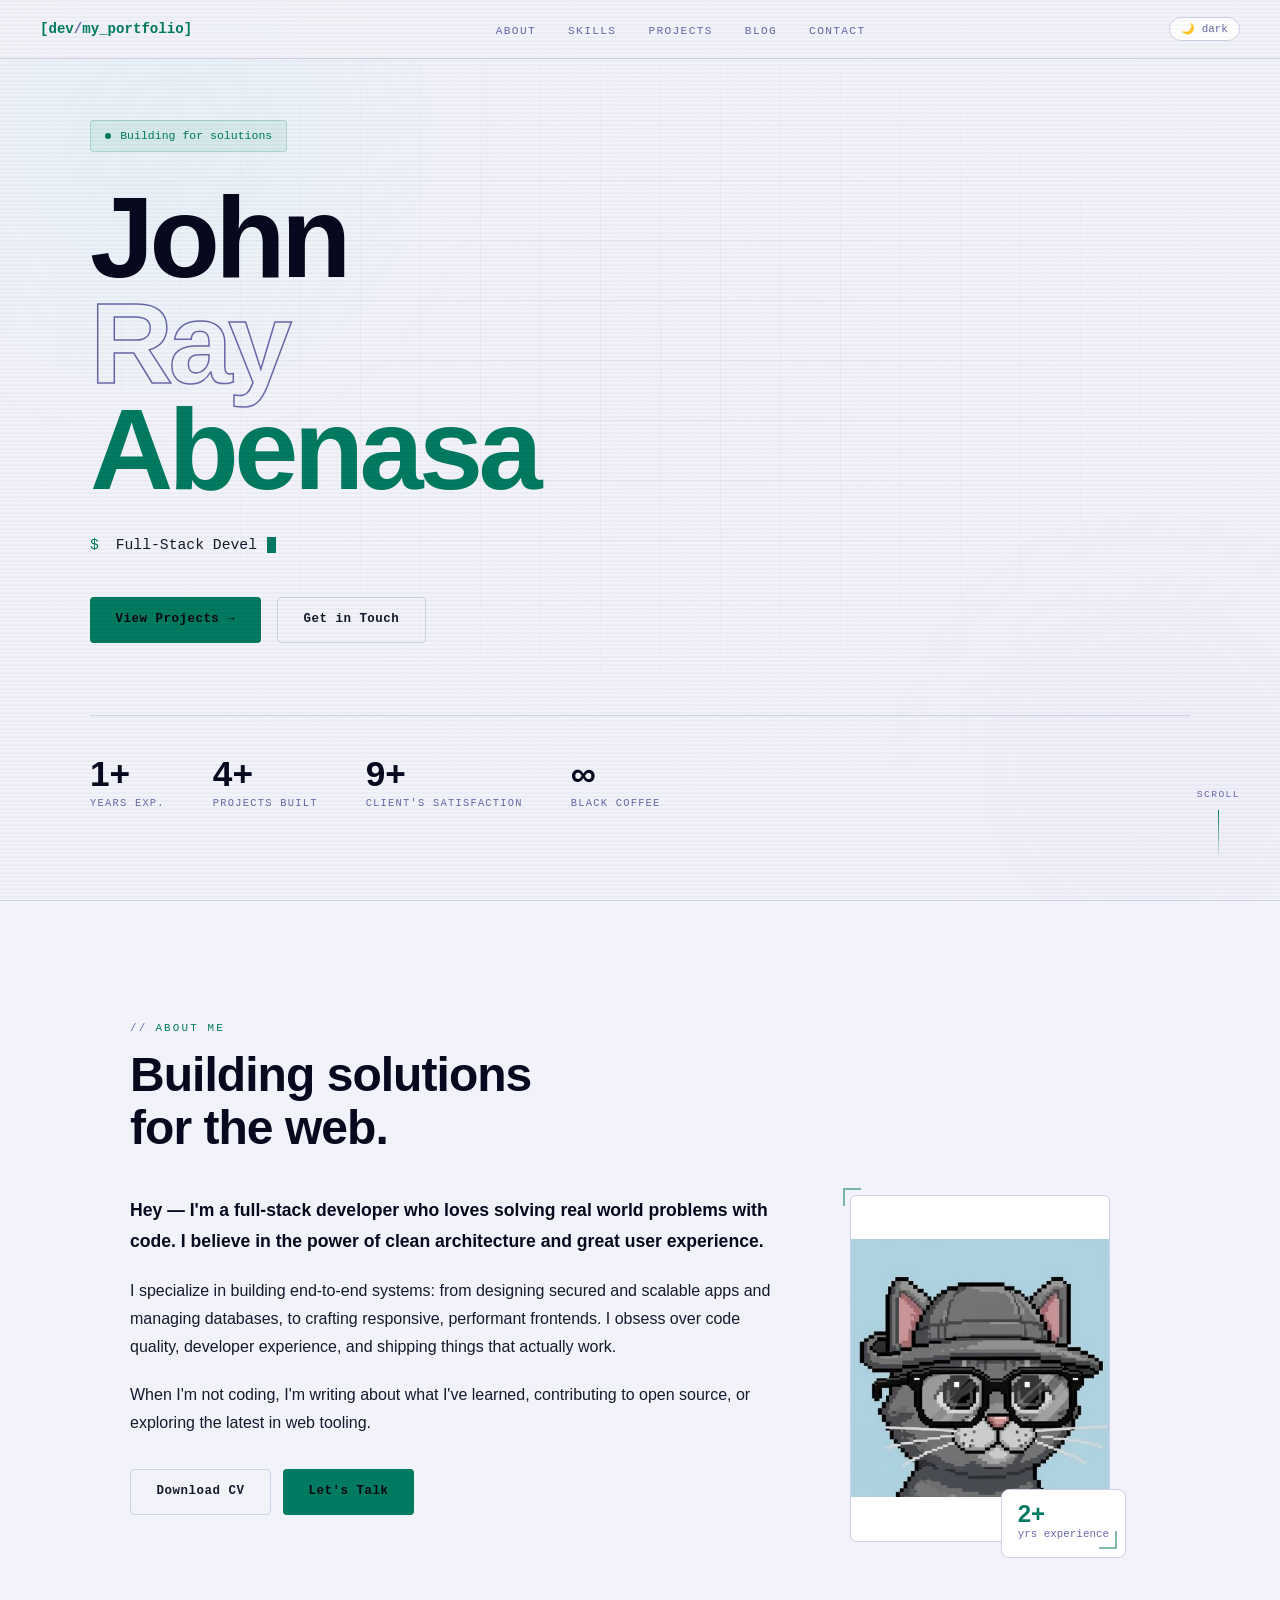
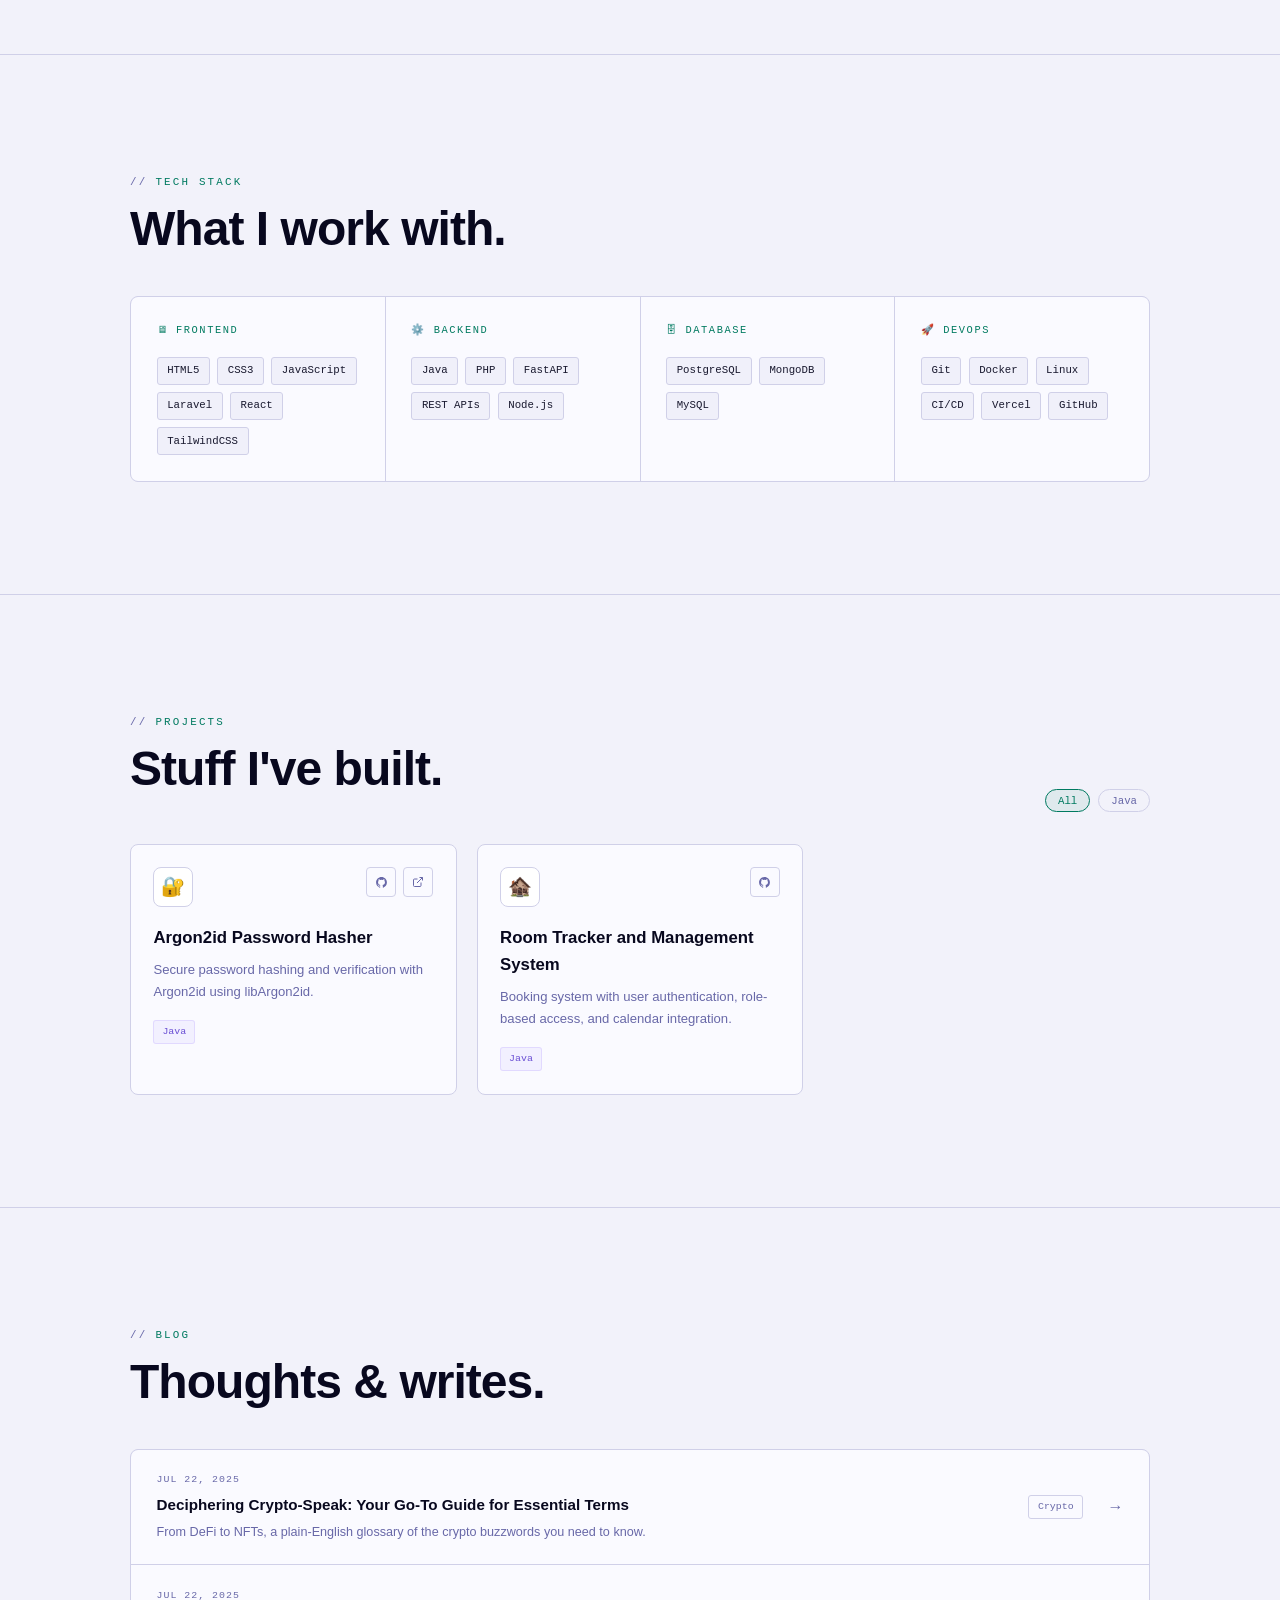
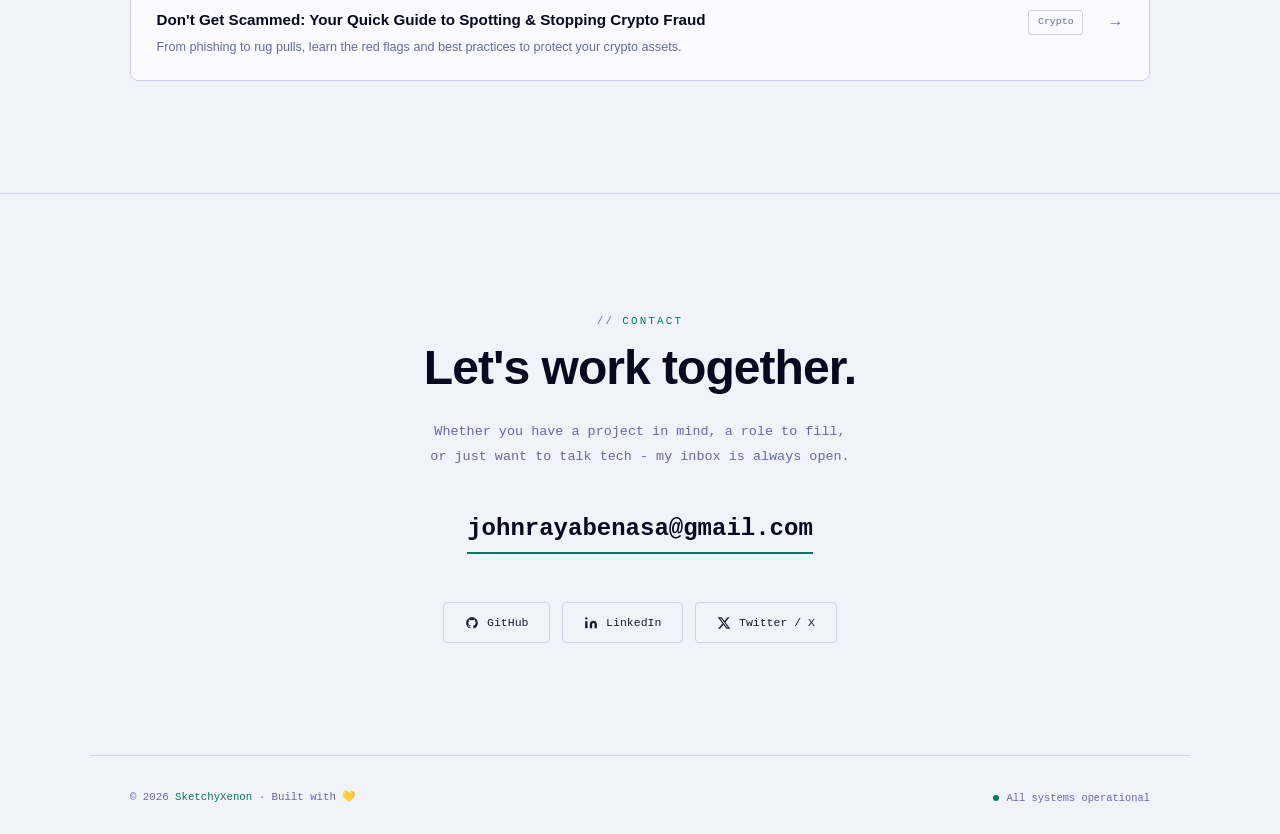
==== index.html @ 7c456346 "Initial commit" ====
<!DOCTYPE html>
<html lang="en" data-theme="dark">
<head>
  <meta charset="UTF-8" />
  <meta name="viewport" content="width=device-width, initial-scale=1.0" />
  <meta name="description" content="Full-Stack Developer — crafting scalable systems and pixel-perfect interfaces." />

  <meta property="og:title"       content="Your Name — Full-Stack Developer" />
  <meta property="og:description" content="Crafting scalable systems and pixel-perfect interfaces." />
  <meta property="og:type"        content="website" />

  <title>SketchyXenon - Dev Portfolio</title>

  <link rel="preconnect" href="https://fonts.googleapis.com" />
  <link rel="preconnect" href="https://fonts.gstatic.com" crossorigin />
  <link href="https://fonts.googleapis.com/css2?family=Space+Mono:wght@400;700&family=Syne:wght@400;600;700;800&display=swap" rel="stylesheet" />

  <link rel="stylesheet" href="css/variables.css" />
  <link rel="stylesheet" href="css/base.css" />
  <link rel="stylesheet" href="css/nav.css" />
  <link rel="stylesheet" href="css/hero.css" />
  <link rel="stylesheet" href="css/sections.css" />

  <meta http-equiv="Content-Security-Policy"
        content="default-src 'self';
                 script-src 'self' 'unsafe-inline';
                 style-src 'self' 'unsafe-inline' https://fonts.googleapis.com;
                 font-src https://fonts.gstatic.com;
                 img-src 'self' data:;
                 connect-src 'none';" />

  <script>
    (function () {
      try {
        var saved = localStorage.getItem('portfolio-theme');
        var dark  = saved ? saved === 'dark'
                          : window.matchMedia('(prefers-color-scheme: dark)').matches;
        document.documentElement.setAttribute('data-theme', dark ? 'dark' : 'light');
      } catch (e) { /* localStorage blocked (private mode / iframe) — use dark default */ }
    })();
  </script>
</head>
<body>


  <header>
    <nav class="nav" id="nav" role="navigation" aria-label="Main">
      <a href="#hero" class="nav-logo">[dev<span class="dim">/</span>my_portfolio]</a>

      <ul class="nav-links" id="nav-links">
        <li><a href="#about">about</a></li>
        <li><a href="#skills">skills</a></li>
        <li><a href="#projects">projects</a></li>
        <li><a href="#blog">blog</a></li>
        <li><a href="#contact">contact</a></li>
      </ul>

      <div class="nav-right">
        <button class="theme-toggle" id="theme-toggle" aria-label="Toggle colour theme">
          <span id="theme-icon">☀️</span>
          <span id="theme-label">light</span>
        </button>
        <button class="hamburger" id="hamburger" aria-label="Open menu" aria-expanded="false" aria-controls="mobile-drawer">
          <span></span><span></span><span></span>
        </button>
      </div>
    </nav>

    <nav class="mobile-drawer" id="mobile-drawer" aria-label="Mobile">
      <a href="#about">About</a>
      <a href="#skills">Skills</a>
      <a href="#projects">Projects</a>
      <a href="#blog">Blog</a>
      <a href="#contact">Contact</a>
    </nav>
  </header>

  <main>
    
    <section id="hero" class="hero" aria-label="Introduction">
      <div class="hero-bg"   aria-hidden="true"></div>
      <div class="hero-orb hero-orb-1" aria-hidden="true"></div>
      <div class="hero-orb hero-orb-2" aria-hidden="true"></div>

      <div class="hero-inner">
        <div class="hero-badge">
          <span class="status-dot" aria-hidden="true"></span>
          <span>Building for solutions</span>
        </div>

        <h1 class="hero-name">
          <div>John</div>
          <div class="outline">Ray</div>
          <div><span class="hi">Abenasa</span></div>
        </h1>

        <div class="hero-terminal" aria-live="polite" aria-label="Role">
          <span class="prompt" aria-hidden="true">$&nbsp;</span>
          <span class="typed" id="typed"></span>
          <span class="cursor-blink" aria-hidden="true"></span>
        </div>

        <div class="hero-ctas">
          <a href="#projects" class="btn btn-primary">View Projects →</a>
          <a href="#contact"  class="btn btn-outline">Get in Touch</a>
        </div>

        <div class="hero-stats" aria-label="Quick stats">
          <div>
            <div class="stat-val" data-target="2" data-suffix="+">2+</div>
            <div class="stat-lbl">Years Exp.</div>
          </div>
          <div>
            <div class="stat-val" data-target="5" data-suffix="+">5+</div>
            <div class="stat-lbl">Projects Built</div>
          </div>
          <div>
            <div class="stat-val" data-target="10" data-suffix="+">10+</div>
            <div class="stat-lbl">Client's Satisfaction</div>
          </div>
          <div>
            <div class="stat-val">∞</div>
            <div class="stat-lbl">Black Coffee</div>
          </div>
        </div>
      </div>

      <div class="scroll-hint" aria-hidden="true">
        <span>scroll</span>
        <div class="scroll-line"></div>
      </div>
    </section>

    <div class="divider"></div>

    <section id="about" aria-label="About me">
      <div class="wrap">
        <div class="section-label">About Me</div>
        <h2 class="section-title reveal">Building solutions<br>for the web.</h2>

        <div class="about-grid">
          <div class="about-text">
            <p class="lead reveal d1">Hey — I'm a full-stack developer who loves solving real world problems with code. I believe in the power of clean architecture and great user experience.</p>
            <p class="reveal d2">I specialize in building end-to-end systems: from designing secured and scalable apps and managing databases, to crafting responsive, performant frontends. I obsess over code quality, developer experience, and shipping things that actually work.</p>
            <p class="reveal d3">When I'm not coding, I'm writing about what I've learned, contributing to open source, or exploring the latest in web tooling.</p>
            <div class="about-actions reveal d3">
              <a href="#" class="btn btn-outline">Download CV</a>
              <a href="#contact" class="btn btn-primary">Let's Talk</a>
            </div>
          </div>

          <div class="reveal d2" style="display:flex; justify-content:flex-start;">
            <div class="photo-wrap">
              <div class="photo-frame">
                
                <img src="assets\profile.jpg" alt="Your Name" />
                
              </div>
              <div class="photo-chip">
                <div class="chip-num">2+</div>
                <div>yrs experience</div>
              </div>
            </div>
          </div>
        </div>
      </div>
    </section>

    <div class="divider"></div>

    <section id="skills" aria-label="Technical skills">
      <div class="wrap">
        <div class="section-label">Tech Stack</div>
        <h2 class="section-title reveal">What I work with.</h2>

        <div class="skills-grid reveal d1">
          <div class="skill-cat">
            <div class="skill-cat-title">🖥 Frontend</div>
            <div class="skill-tags">
              <span class="skill-tag">HTML5</span>
              <span class="skill-tag">CSS3</span>
              <span class="skill-tag">JavaScript</span>
              <span class="skill-tag">Laravel</span>
              <span class="skill-tag">React</span>
              <span class="skill-tag">TailwindCSS</span>
            </div>
          </div>
          <div class="skill-cat">
            <div class="skill-cat-title">⚙️ Backend</div>
            <div class="skill-tags">
              <span class="skill-tag">Java</span>
              <span class="skill-tag">PHP</span>
              <span class="skill-tag">FastAPI</span>
              <span class="skill-tag">REST APIs</span>
              <span class="skill-tag">Node.js</span>
            </div>
          </div>
          <div class="skill-cat">
            <div class="skill-cat-title">🗄 Database</div>
            <div class="skill-tags">
              <span class="skill-tag">PostgreSQL</span>
              <span class="skill-tag">MongoDB</span>
              <span class="skill-tag">MySQL</span>
              <!-- add more as needed -->
            </div>
          </div>
          <div class="skill-cat">
            <div class="skill-cat-title">🚀 DevOps</div>
            <div class="skill-tags">
              <span class="skill-tag">Git</span>
              <span class="skill-tag">Docker</span>
              <span class="skill-tag">Linux</span>
              <span class="skill-tag">CI/CD</span>
              <span class="skill-tag">Vercel</span>
              <span class="skill-tag">GitHub</span>
            </div>
          </div>
        </div>
      </div>
    </section>

    <div class="divider"></div>
    <section id="projects" aria-label="Projects">
      <div class="wrap">
        <div class="projects-header">
          <div>
            <div class="section-label">Projects</div>
            <h2 class="section-title reveal">Stuff I've built.</h2>
          </div>
          <div class="filter-bar" id="filter-bar" role="group" aria-label="Filter by tech"></div>
        </div>
        <div class="projects-grid" id="projects-grid" aria-live="polite"></div>
      </div>
    </section>

    <div class="divider"></div>

    <section id="blog" aria-label="Blog posts">
      <div class="wrap">
        <div class="section-label">Blog</div>
        <h2 class="section-title reveal">Thoughts &amp; writes.</h2>
        <div class="blog-list" id="blog-list" aria-live="polite"></div>
      </div>
    </section>

    <div class="divider"></div>

    <section id="contact" aria-label="Contact">
      <div class="wrap">
        <div class="contact-inner">
          <div class="section-label" style="justify-content:center;">Contact</div>
          <h2 class="section-title reveal">Let's work together.</h2>
          <p class="contact-intro reveal d1">
            Whether you have a project in mind, a role to fill,<br>
            or just want to talk tech - my inbox is always open.
          </p>
          <a href="mailto:johnrayabenasa@gmail.com" class="contact-email reveal d2">johnrayabenasa@gmail.com</a>
          <div class="social-links reveal d3">
            <a href="https://github.com/SketchyXenon"   class="social-link" target="_blank" rel="noopener noreferrer">
              <svg width="14" height="14" viewBox="0 0 24 24" fill="currentColor"><path d="M12 2C6.477 2 2 6.477 2 12c0 4.418 2.865 8.166 6.839 9.489.5.092.682-.217.682-.482 0-.237-.008-.866-.013-1.7-2.782.603-3.369-1.34-3.369-1.34-.454-1.154-1.11-1.462-1.11-1.462-.908-.62.069-.608.069-.608 1.003.07 1.531 1.03 1.531 1.03.892 1.529 2.341 1.087 2.91.832.092-.647.35-1.088.636-1.338-2.22-.253-4.555-1.11-4.555-4.943 0-1.091.39-1.984 1.029-2.683-.103-.253-.446-1.27.098-2.647 0 0 .84-.269 2.75 1.025A9.578 9.578 0 0112 6.836a9.59 9.59 0 012.504.337c1.909-1.294 2.747-1.025 2.747-1.025.546 1.377.202 2.394.1 2.647.64.699 1.028 1.592 1.028 2.683 0 3.842-2.339 4.687-4.566 4.935.359.309.678.919.678 1.852 0 1.336-.012 2.415-.012 2.741 0 .267.18.578.688.48C19.138 20.163 22 16.418 22 12c0-5.523-4.477-10-10-10z"/></svg>
              GitHub
            </a>
            <a href="https://www.linkedin.com/in/john-ray-abenasa-27b093307/" class="social-link" target="_blank" rel="noopener noreferrer">
              <svg width="14" height="14" viewBox="0 0 24 24" fill="currentColor"><path d="M16 8a6 6 0 016 6v7h-4v-7a2 2 0 00-2-2 2 2 0 00-2 2v7h-4v-7a6 6 0 016-6zM2 9h4v12H2z"/><circle cx="4" cy="4" r="2"/></svg>
              LinkedIn
            </a>
            <a href="https://x.com/Gr3yCryptO"   class="social-link" target="_blank" rel="noopener noreferrer">
              <svg width="14" height="14" viewBox="0 0 24 24" fill="currentColor"><path d="M18.244 2.25h3.308l-7.227 8.26 8.502 11.24H16.17l-5.214-6.817L4.99 21.75H1.68l7.73-8.835L1.254 2.25H8.08l4.713 6.231zm-1.161 17.52h1.833L7.084 4.126H5.117z"/></svg>
              Twitter / X
            </a>
          </div>
        </div>
      </div>
    </section>

  </main>

  <footer>
    <div class="footer">
      <p class="footer-copy">© 2026 <span class="hl">SketchyXenon</span> · Built with 💛 </p>
      <div class="footer-status">
        <span class="status-dot-f" aria-hidden="true"></span>
        <span>All systems operational</span>
      </div>
    </div>
  </footer>

  <script src="data/content.js"></script>

  <script type="module" src="js/main.js"></script>

</body>
</html>
---- css/variables.css ----
/* ================================================================
   variables.css — Design Tokens
   ================================================================ */
:root {
  --bg:        #080810;
  --surface:   #13131e;
  --surface2:  #1a1a28;
  --border:    #252538;
  --text:      #d8d8ee;
  --muted:     #6868a0;
  --heading:   #f0f0ff;
  --accent:    #00ffc8;
  --accent2:   #9d7dff;
  --accent-dim:  rgba(0,255,200,0.08);
  --glow:      0 0 32px rgba(0,255,200,0.14);
  --card-bg:   #0f0f1a;

  --font-d: 'Syne', sans-serif;
  --font-m: 'Space Mono', monospace;
  --ease:   cubic-bezier(0.4,0,0.2,1);
  --max-w:  1100px;
  --px:     clamp(1.25rem, 5vw, 2.5rem);
}

[data-theme="light"] {
  --bg:        #f2f2fa;
  --surface:   #ffffff;
  --surface2:  #f0f0fa;
  --border:    #d0d0e8;
  --text:      #18182e;
  --muted:     #6868a8;
  --heading:   #08081e;
  --accent:    #007a60;
  --accent2:   #6a4fd4;
  --accent-dim:  rgba(0,122,96,0.08);
  --glow:      0 0 32px rgba(0,122,96,0.12);
  --card-bg:   #fafaff;
}
---- css/base.css ----
*, *::before, *::after { box-sizing: border-box; margin: 0; padding: 0; }
html  { scroll-behavior: smooth; }
body  {
  font-family: var(--font-d);
  background: var(--bg);
  color: var(--text);
  line-height: 1.6;
  overflow-x: hidden;
  transition: background .3s var(--ease), color .3s var(--ease);
}
/* Subtle scanline texture */
body::before {
  content: '';
  position: fixed; inset: 0;
  background: repeating-linear-gradient(
    0deg, transparent, transparent 2px,
    rgba(0,0,0,.025) 2px, rgba(0,0,0,.025) 4px
  );
  pointer-events: none;
  z-index: 9999;
}

h1, h2, h3 { font-family: var(--font-d); color: var(--heading); font-weight: 800; line-height: 1.1; }
p           { line-height: 1.75; }
a           { color: var(--accent); text-decoration: none; }
ul          { list-style: none; }
img         { display: block; max-width: 100%; }

::selection              { background: var(--accent); color: #080810; }
::-webkit-scrollbar      { width: 4px; }
::-webkit-scrollbar-track{ background: var(--bg); }
::-webkit-scrollbar-thumb{ background: var(--border); border-radius: 2px; }
::-webkit-scrollbar-thumb:hover { background: var(--accent); }

/* ── Layout ──────────────────────────────────────────────────── */
.wrap {
  width: 100%; max-width: var(--max-w);
  margin: 0 auto;
  padding: clamp(4rem,10vw,7rem) var(--px);
}
.divider { width: 100%; height: 1px; background: var(--border); }

/* ── Section Labels ──────────────────────────────────────────── */
.section-label {
  display: inline-flex; align-items: center; gap: .5rem;
  font-family: var(--font-m); font-size: .68rem;
  letter-spacing: .2em; text-transform: uppercase;
  color: var(--accent); margin-bottom: .75rem;
}
.section-label::before { content: '//'; color: var(--muted); }

.section-title {
  font-size: clamp(2rem,4vw,3rem);
  font-weight: 800; letter-spacing: -.02em; margin-bottom: 1rem;
}

/* ── Buttons ─────────────────────────────────────────────────── */
.btn {
  display: inline-flex; align-items: center; gap: .5rem;
  padding: .75rem 1.6rem;
  font-family: var(--font-m); font-size: .78rem;
  font-weight: 700; letter-spacing: .04em;
  border-radius: 4px; border: none; cursor: pointer;
  transition: transform .25s var(--ease), box-shadow .25s var(--ease);
  text-decoration: none;
}
.btn-primary { background: var(--accent); color: #080810; }
.btn-primary:hover { box-shadow: var(--glow); transform: translateY(-2px); }
.btn-outline  { background: transparent; color: var(--text); border: 1px solid var(--border); }
.btn-outline:hover { border-color: var(--accent); color: var(--accent); transform: translateY(-2px); }

/* ── Reveal Animation ────────────────────────────────────────── */
.reveal {
  opacity: 0; transform: translateY(24px);
  transition: opacity .6s var(--ease), transform .6s var(--ease);
}
.reveal.visible { opacity: 1; transform: translateY(0); }
.reveal.d1 { transition-delay: .1s; }
.reveal.d2 { transition-delay: .2s; }
.reveal.d3 { transition-delay: .3s; }
---- css/nav.css ----
/* ================================================================
   nav.css — Navigation Bar & Mobile Drawer
   ================================================================ */

.nav {
  position: fixed; top: 0; left: 0; right: 0; z-index: 1000;
  display: flex; align-items: center; justify-content: space-between;
  padding: 1rem var(--px);
  background: rgba(8,8,16,.75);
  backdrop-filter: blur(20px);
  border-bottom: 1px solid var(--border);
  transition: background .3s var(--ease);
}
[data-theme="light"] .nav  { background: rgba(242,242,250,.85); }
.nav.scrolled              { background: rgba(8,8,16,.95); }
[data-theme="light"] .nav.scrolled { background: rgba(242,242,250,.97); }

/* Logo */
.nav-logo      { font-family: var(--font-m); font-size: .88rem; font-weight: 700; color: var(--accent); }
.nav-logo .dim { color: var(--muted); }

/* Links */
.nav-links { display: flex; gap: 2rem; }
.nav-links a {
  font-family: var(--font-m); font-size: .7rem;
  letter-spacing: .12em; text-transform: uppercase;
  color: var(--muted); position: relative;
  transition: color .2s var(--ease);
}
.nav-links a::after {
  content: ''; position: absolute; bottom: -3px; left: 0;
  width: 0; height: 1px; background: var(--accent);
  transition: width .25s var(--ease);
}
.nav-links a:hover,
.nav-links a.active { color: var(--accent); }
.nav-links a:hover::after,
.nav-links a.active::after { width: 100%; }

/* Right controls */
.nav-right { display: flex; align-items: center; gap: 1rem; }

.theme-toggle {
  display: flex; align-items: center; gap: .4rem;
  padding: .3rem .7rem;
  font-family: var(--font-m); font-size: .68rem;
  color: var(--muted); background: var(--surface);
  border: 1px solid var(--border); border-radius: 50px; cursor: pointer;
  transition: border-color .2s var(--ease), color .2s var(--ease);
}
.theme-toggle:hover { border-color: var(--accent); color: var(--accent); }

/* Hamburger */
.hamburger {
  display: none; flex-direction: column; gap: 5px;
  background: none; border: none; cursor: pointer; padding: 4px;
}
.hamburger span { display: block; width: 22px; height: 1.5px; background: var(--muted); transition: all .25s var(--ease); }
.hamburger.open span:nth-child(1) { transform: translateY(6.5px) rotate(45deg);  background: var(--accent); }
.hamburger.open span:nth-child(2) { opacity: 0; }
.hamburger.open span:nth-child(3) { transform: translateY(-6.5px) rotate(-45deg); background: var(--accent); }

/* Mobile drawer */
.mobile-drawer {
  display: none; position: fixed;
  top: 57px; left: 0; right: 0;
  background: var(--bg); border-bottom: 1px solid var(--border);
  padding: 1.5rem var(--px); flex-direction: column; gap: 1.25rem;
  z-index: 999;
}
.mobile-drawer.open  { display: flex; }
.mobile-drawer a     { font-family: var(--font-m); font-size: .85rem; color: var(--muted); }
.mobile-drawer a:hover { color: var(--accent); }

@media (max-width: 768px) {
  .nav-links  { display: none; }
  .hamburger  { display: flex; }
}
---- css/hero.css ----
/* ================================================================
   hero.css — Hero Section
   ================================================================ */

.hero {
  min-height: 100vh; display: flex; align-items: center;
  position: relative; padding: 6rem var(--px) 4rem; overflow: hidden;
}

/* Grid background */
.hero-bg {
  position: absolute; inset: 0;
  background-image:
    linear-gradient(var(--border) 1px, transparent 1px),
    linear-gradient(90deg, var(--border) 1px, transparent 1px);
  background-size: 60px 60px; opacity: .3; pointer-events: none;
}
.hero-bg::after {
  content: ''; position: absolute; inset: 0;
  background: radial-gradient(ellipse 70% 60% at 50% 40%, transparent 0%, var(--bg) 80%);
}

/* Glow orbs */
.hero-orb { position: absolute; border-radius: 50%; filter: blur(90px); pointer-events: none; animation: orb 8s ease-in-out infinite alternate; }
.hero-orb-1 { width: 500px; height: 500px; background: radial-gradient(circle, rgba(0,255,200,.07), transparent 70%); top: -120px; left: -80px; }
.hero-orb-2 { width: 380px; height: 380px; background: radial-gradient(circle, rgba(157,125,255,.06), transparent 70%); bottom: -60px; right: -60px; animation-delay: -4s; }
@keyframes orb { from { transform: translate(0,0) scale(1); } to { transform: translate(25px,18px) scale(1.05); } }

.hero-inner { position: relative; z-index: 1; width: 100%; max-width: var(--max-w); margin: 0 auto; }

/* Badge */
.hero-badge {
  display: inline-flex; align-items: center; gap: .6rem;
  font-family: var(--font-m); font-size: .72rem; color: var(--accent);
  background: var(--accent-dim); border: 1px solid rgba(0,255,200,.18);
  border-radius: 4px; padding: .35rem .85rem; margin-bottom: 2rem;
}
[data-theme="light"] .hero-badge { border-color: rgba(0,122,96,.2); }

.status-dot { width: 6px; height: 6px; border-radius: 50%; background: var(--accent); animation: pulse 2.5s ease infinite; }
@keyframes pulse { 0%,100%{opacity:1} 50%{opacity:.4} }

/* Name */
.hero-name { font-size: clamp(3.5rem,9vw,8rem); font-weight: 800; line-height: .92; letter-spacing: -.04em; margin-bottom: 2rem; }
.hero-name .outline { color: transparent; -webkit-text-stroke: 1.5px var(--border); }
[data-theme="light"] .hero-name .outline { -webkit-text-stroke-color: var(--muted); }
.hero-name .hi { color: var(--accent); }

/* Terminal / typewriter */
.hero-terminal { display: flex; align-items: center; gap: .5rem; font-family: var(--font-m); font-size: clamp(.78rem,1.5vw,.92rem); color: var(--muted); margin-bottom: 2.5rem; }
.hero-terminal .prompt { color: var(--accent); }
.hero-terminal .typed  { color: var(--text); }
.cursor-blink { display: inline-block; width: 9px; height: 1.1em; background: var(--accent); vertical-align: middle; margin-left: 2px; animation: blink 1s step-end infinite; }
@keyframes blink { 0%,100%{opacity:1} 50%{opacity:0} }

/* CTAs & Stats */
.hero-ctas  { display: flex; gap: 1rem; flex-wrap: wrap; margin-bottom: 4.5rem; }
.hero-stats { display: flex; gap: 3rem; flex-wrap: wrap; padding-top: 2.5rem; border-top: 1px solid var(--border); }
.stat-val { font-size: 2.2rem; font-weight: 800; color: var(--heading); line-height: 1; }
.stat-lbl { font-family: var(--font-m); font-size: .65rem; color: var(--muted); letter-spacing: .12em; text-transform: uppercase; margin-top: .25rem; }

/* Scroll hint */
.scroll-hint { position: absolute; bottom: 2.5rem; right: var(--px); display: flex; flex-direction: column; align-items: center; gap: .5rem; font-family: var(--font-m); font-size: .6rem; letter-spacing: .15em; color: var(--muted); text-transform: uppercase; }
.scroll-line { width: 1px; height: 50px; background: linear-gradient(var(--accent), transparent); animation: scroll-anim 2s ease-in-out infinite; }
@keyframes scroll-anim {
  0%   { transform: scaleY(0); transform-origin: top; }
  50%  { transform: scaleY(1); transform-origin: top; }
  51%  { transform: scaleY(1); transform-origin: bottom; }
  100% { transform: scaleY(0); transform-origin: bottom; }
}

@media (max-width: 768px) {
  .hero { align-items: flex-start; padding-top: 7rem; }
  .scroll-hint { display: none; }
}
---- css/sections.css ----
.about-grid { display: grid; grid-template-columns: 1fr 300px; gap: 4.5rem; align-items: start; margin-top: 2.5rem; }
@media (max-width: 860px) { .about-grid { grid-template-columns: 1fr; gap: 3rem; } }

.about-text p      { font-size: 1rem; color: var(--text); margin-bottom: 1.25rem; }
.about-text .lead  { font-size: 1.1rem; font-weight: 600; color: var(--heading); }
.about-actions     { display: flex; gap: .75rem; flex-wrap: wrap; margin-top: 2rem; }

/* Photo */
.photo-wrap { position: relative; width: 100%; aspect-ratio: 3/4; max-width: 260px; }
.photo-frame {
  width: 100%; height: 100%; background: var(--surface);
  border: 1px solid var(--border); border-radius: 6px; overflow: hidden;
  display: flex; flex-direction: column; align-items: center; justify-content: center;
  gap: .75rem; font-family: var(--font-m); font-size: .7rem; color: var(--muted);
}
.photo-frame svg { opacity: .2; }

/* Corner accents */
.photo-wrap::before,
.photo-wrap::after { content: ''; position: absolute; width: 18px; height: 18px; border-color: var(--accent); border-style: solid; opacity: .5; }
.photo-wrap::before { top: -7px;    left: -7px;   border-width: 2px 0 0 2px; }
.photo-wrap::after  { bottom: -7px; right: -7px;  border-width: 0 2px 2px 0; }

.photo-chip {
  position: absolute; bottom: -16px; right: -16px;
  background: var(--surface); border: 1px solid var(--border);
  border-radius: 8px; padding: .8rem 1rem;
  font-family: var(--font-m); font-size: .68rem; color: var(--muted);
}
.photo-chip .chip-num { font-family: var(--font-d); font-size: 1.5rem; font-weight: 800; color: var(--accent); line-height: 1; }

.skills-grid {
  display: grid; grid-template-columns: repeat(auto-fit, minmax(200px,1fr));
  gap: 1px; background: var(--border);
  border: 1px solid var(--border); border-radius: 8px;
  overflow: hidden; margin-top: 2.5rem;
}
.skill-cat { background: var(--card-bg); padding: 1.6rem; transition: background .25s var(--ease); }
.skill-cat:hover { background: var(--surface); }
.skill-cat-title { font-family: var(--font-m); font-size: .65rem; letter-spacing: .15em; text-transform: uppercase; color: var(--accent); margin-bottom: 1.1rem; }
.skill-tags { display: flex; flex-wrap: wrap; gap: .45rem; }
.skill-tag {
  font-family: var(--font-m); font-size: .67rem;
  padding: .28rem .6rem; background: var(--surface2);
  border: 1px solid var(--border); border-radius: 3px; color: var(--text);
  transition: all .2s var(--ease);
}
.skill-tag:hover { 
  border-color: var(--accent);
   color: var(--accent);
   background: var(--accent-dim); 
   transform: translateY(-1px); }

.projects-header { display: flex; align-items: flex-end; justify-content: space-between; flex-wrap: wrap; gap: 1.5rem; margin-bottom: 2rem; }

.filter-bar { display: flex; gap: .5rem; flex-wrap: wrap; }
.filter-btn {
  font-family: var(--font-m); font-size: .67rem;
  padding: .28rem .75rem; background: transparent;
  border: 1px solid var(--border); border-radius: 50px;
  color: var(--muted); cursor: pointer; transition: all .2s var(--ease);
}
.filter-btn:hover,
.filter-btn.active { border-color: var(--accent); color: var(--accent); background: var(--accent-dim); }

.projects-grid { display: grid; grid-template-columns: repeat(auto-fill, minmax(300px,1fr)); gap: 1.25rem; }

.project-card {
  background: var(--card-bg); border: 1px solid var(--border);
  border-radius: 8px; overflow: hidden; position: relative;
  transition: transform .25s var(--ease), border-color .25s var(--ease), box-shadow .25s var(--ease);
}
.project-card::before {
  content: ''; position: absolute; top: 0; left: 0; right: 0; height: 2px;
  background: linear-gradient(90deg, var(--accent), var(--accent2));
  opacity: 0; transition: opacity .25s var(--ease);
}
.project-card:hover { border-color: rgba(0,255,200,.25); transform: translateY(-4px); box-shadow: 0 16px 40px rgba(0,0,0,.3), var(--glow); }
.project-card:hover::before { opacity: 1; }

.card-top  { padding: 1.4rem 1.4rem 0; display: flex; align-items: flex-start; justify-content: space-between; }
.card-icon { width: 40px; height: 40px; background: var(--surface); border: 1px solid var(--border); border-radius: 8px; display: flex; align-items: center; justify-content: center; font-size: 1.2rem; }
.card-links { display: flex; gap: .45rem; }
.card-link  {
  width: 30px; height: 30px; display: flex; align-items: center; justify-content: center;
  border: 1px solid var(--border); border-radius: 4px; color: var(--muted);
  text-decoration: none; transition: all .2s var(--ease);
}
.card-link:hover { border-color: var(--accent); color: var(--accent); background: var(--accent-dim); }

.card-body  { padding: 1.1rem 1.4rem 1.4rem; }
.card-title { font-size: 1.05rem; font-weight: 700; color: var(--heading); margin-bottom: .45rem; }
.card-desc  { font-size: .82rem; color: var(--muted); line-height: 1.65; margin-bottom: 1.1rem; }
.card-tech  { display: flex; flex-wrap: wrap; gap: .35rem; }
.tech-tag {
  font-family: var(--font-m); font-size: .62rem; padding: .2rem .5rem; border-radius: 3px;
  background: rgba(157,125,255,.08); border: 1px solid rgba(157,125,255,.2); color: var(--accent2);
}

.blog-list {
  margin-top: 2.5rem; display: flex; flex-direction: column;
  gap: 1px; background: var(--border);
  border: 1px solid var(--border); border-radius: 8px; overflow: hidden;
}
.blog-item {
  display: grid; grid-template-columns: 1fr auto auto;
  align-items: center; gap: 1.5rem; padding: 1.4rem 1.6rem;
  background: var(--card-bg); text-decoration: none;
  transition: background .2s var(--ease), padding-left .2s var(--ease);
}
.blog-item:hover  { background: var(--surface); padding-left: 2rem; }
.blog-date        { font-family: var(--font-m); font-size: .62rem; color: var(--muted); letter-spacing: .1em; margin-bottom: .3rem; }
.blog-title       { font-size: .95rem; font-weight: 600; color: var(--heading); margin-bottom: .28rem; transition: color .2s; }
.blog-item:hover .blog-title { color: var(--accent); }
.blog-excerpt     { font-size: .79rem; color: var(--muted); line-height: 1.6; }
.blog-tag         { font-family: var(--font-m); font-size: .62rem; padding: .2rem .55rem; border: 1px solid var(--border); border-radius: 3px; color: var(--muted); white-space: nowrap; }
.blog-arrow       { color: var(--muted); font-size: 1rem; transition: transform .2s var(--ease), color .2s; }
.blog-item:hover .blog-arrow { transform: translateX(4px); color: var(--accent); }

@media (max-width: 580px) {
  .blog-item { grid-template-columns: 1fr auto; }
  .blog-tag  { display: none; }
}

#contact .wrap { text-align: center; }
.contact-inner { max-width: 600px; margin: 0 auto; }
.contact-intro { font-family: var(--font-m); font-size: .84rem; color: var(--muted); line-height: 1.9; margin: 1.5rem 0 2.5rem; }
.contact-email {
  display: inline-block; font-family: var(--font-m);
  font-size: clamp(1rem,3vw,1.5rem); font-weight: 700;
  color: var(--heading); padding-bottom: 4px;
  border-bottom: 2px solid var(--accent); margin-bottom: 3rem;
  transition: color .2s var(--ease);
}
.contact-email:hover { color: var(--accent); }

.social-links { display: flex; justify-content: center; gap: .75rem; flex-wrap: wrap; }
.social-link  {
  display: inline-flex; align-items: center; gap: .5rem;
  padding: .65rem 1.3rem; border: 1px solid var(--border);
  border-radius: 4px; font-family: var(--font-m); font-size: .72rem;
  color: var(--text); transition: all .2s var(--ease);
}
.social-link:hover { border-color: var(--accent); color: var(--accent); transform: translateY(-2px); box-shadow: var(--glow); }


.footer {
  display: flex;
  justify-content: 
  space-between; 
  align-items: center;
  flex-wrap: wrap; 
  gap: 1rem;
  max-width: var(--max-w); 
  margin: 0 auto;
  padding: 2rem var(--px); 
  border-top: 1px solid var(--border);
}
.footer-copy { 
  font-family: var(--font-m); 
  font-size: .67rem; 
  color: var(--muted); 
}
.footer-copy .hl { 
  color: var(--accent); 
}
.footer-status          { display: flex; align-items: center; gap: .5rem; font-family: var(--font-m); font-size: .65rem; color: var(--muted); }
.status-dot-f           { width: 6px; height: 6px; border-radius: 50%; background: var(--accent); animation: pulse 2.5s ease infinite; }

@media (max-width: 580px) { .footer { flex-direction: column; text-align: center; } }
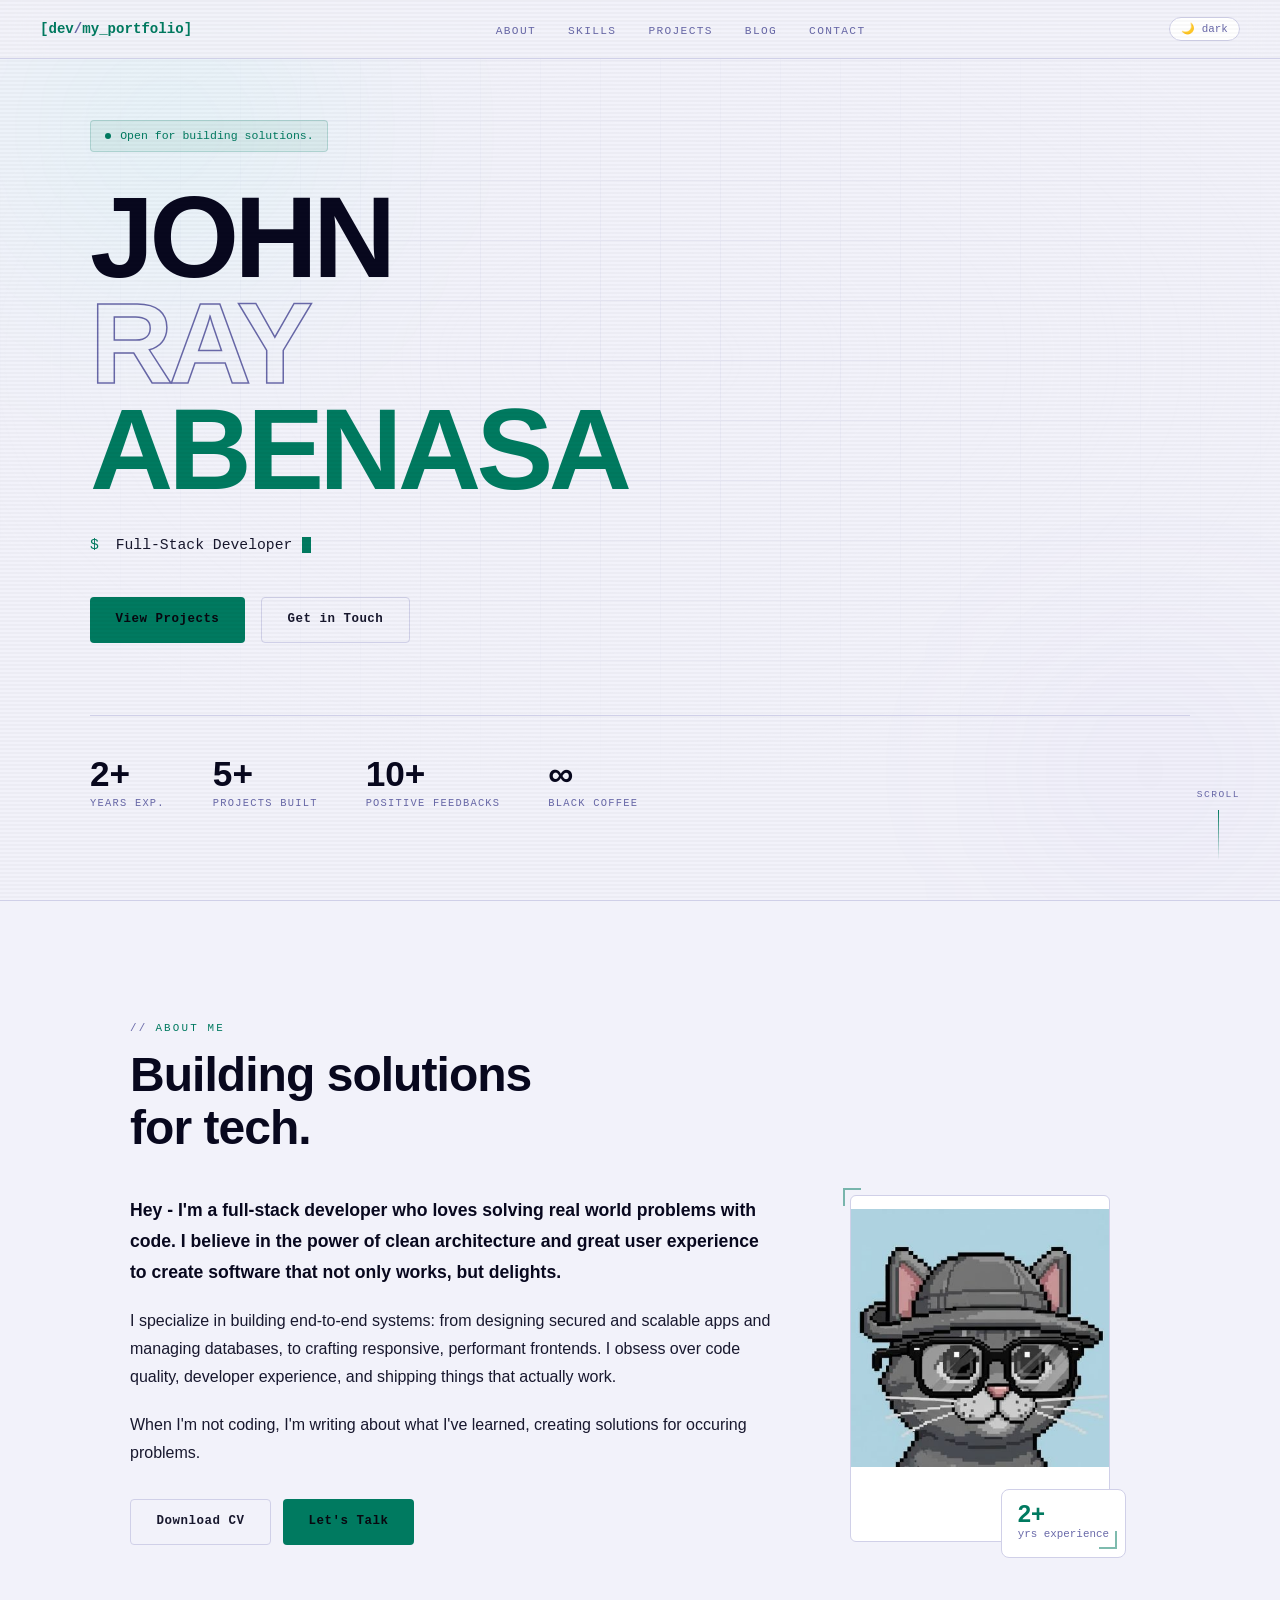
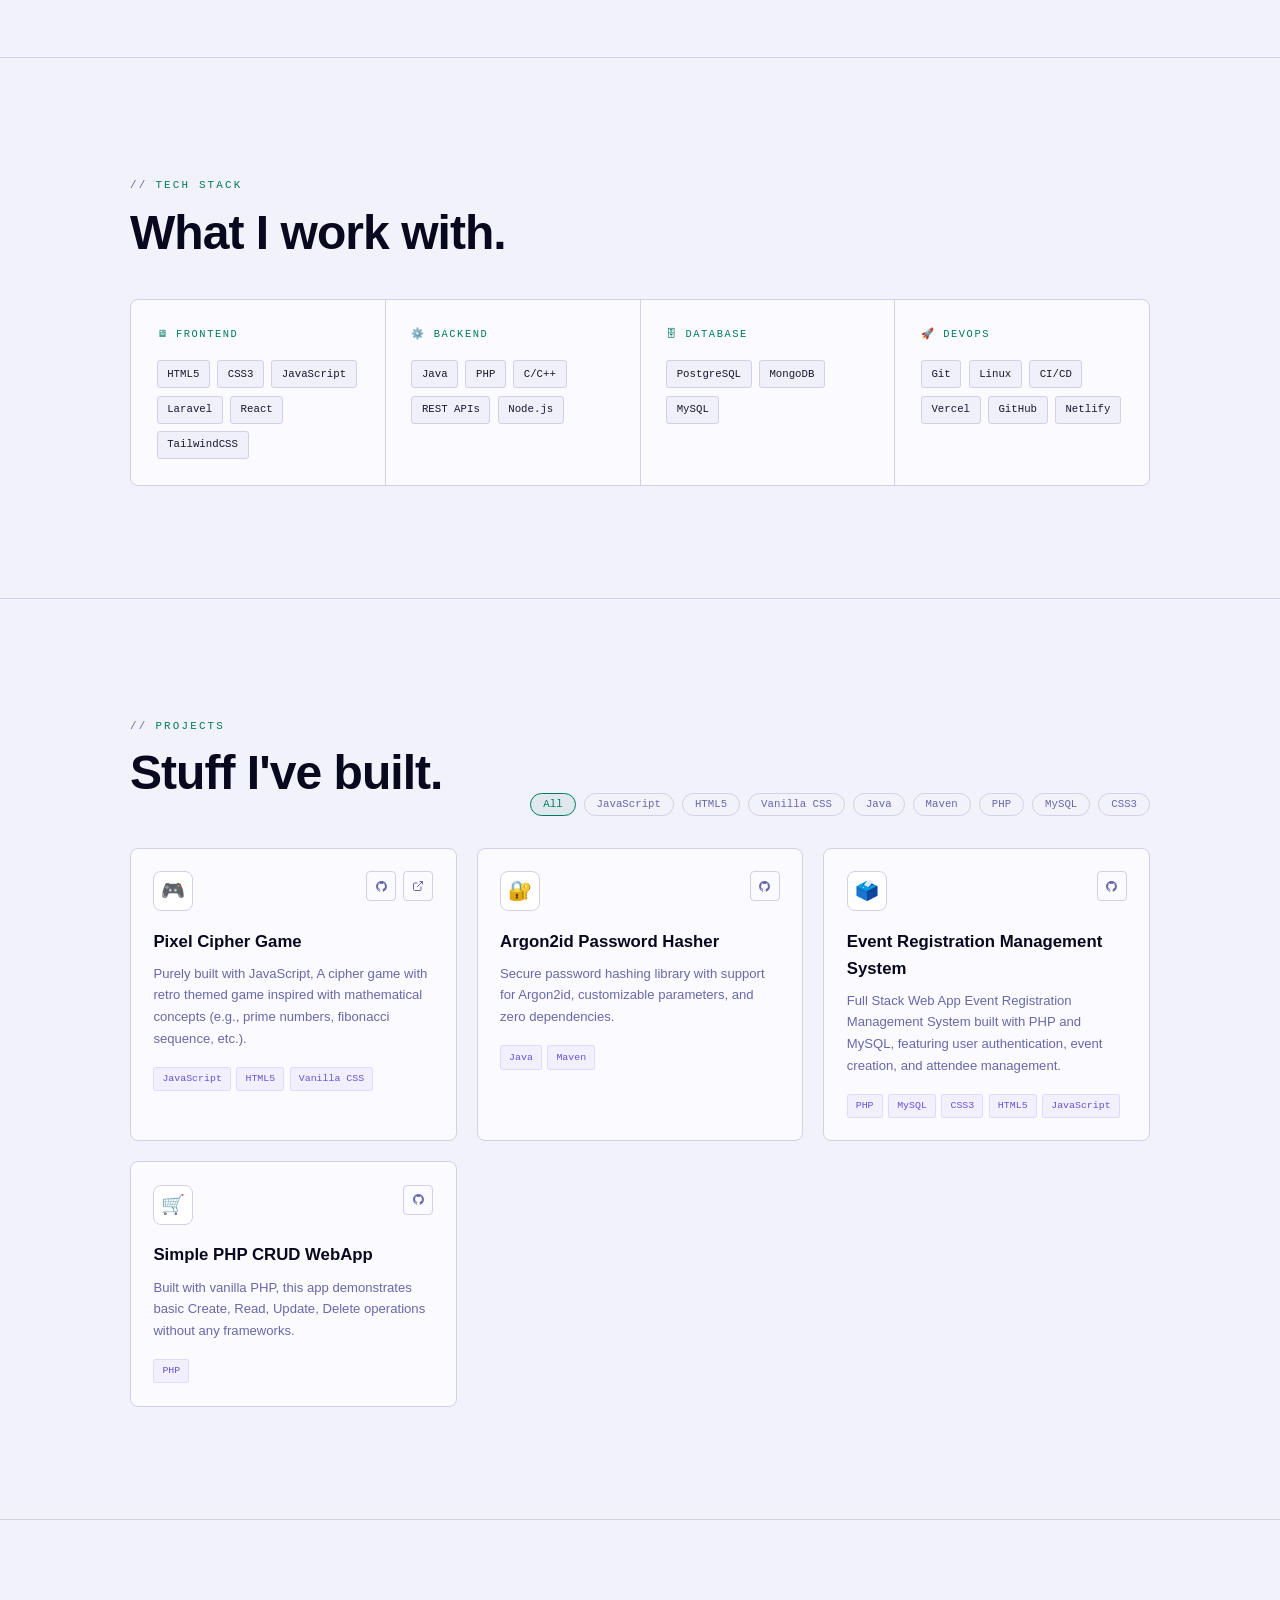
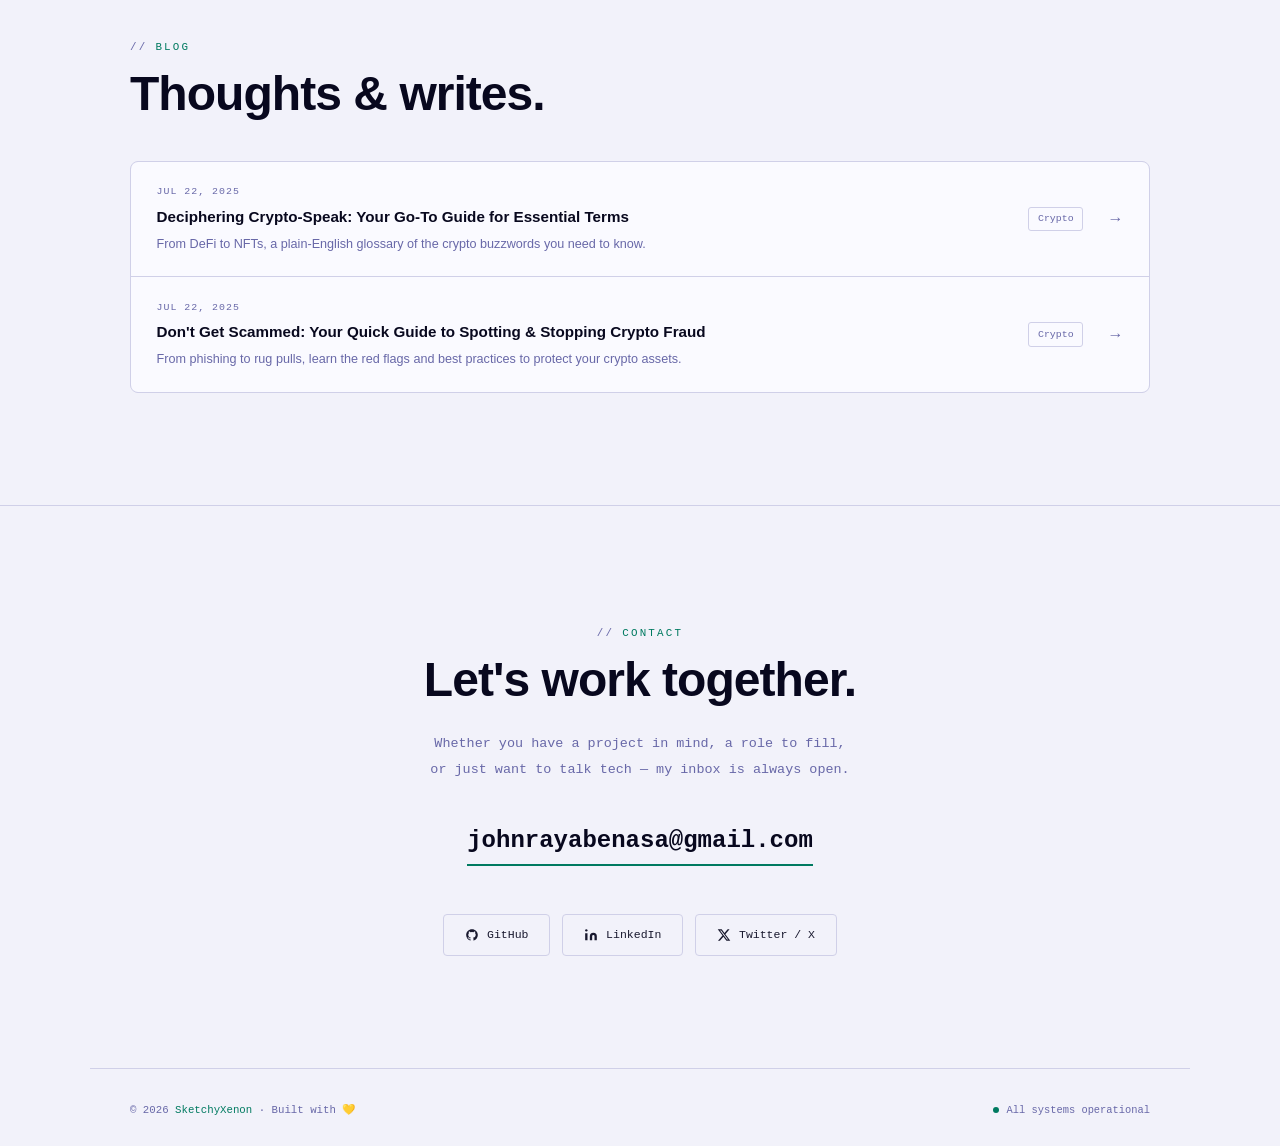
==== commit c4ef8d79: "Updates and optimizations" ====
--- a/index.html
+++ b/index.html
@@ -1,293 +1,451 @@
-<!DOCTYPE html>
+<!doctype html>
 <html lang="en" data-theme="dark">
-<head>
-  <meta charset="UTF-8" />
-  <meta name="viewport" content="width=device-width, initial-scale=1.0" />
-  <meta name="description" content="Full-Stack Developer — crafting scalable systems and pixel-perfect interfaces." />
-
-  <meta property="og:title"       content="Your Name — Full-Stack Developer" />
-  <meta property="og:description" content="Crafting scalable systems and pixel-perfect interfaces." />
-  <meta property="og:type"        content="website" />
-
-  <title>SketchyXenon - Dev Portfolio</title>
-
-  <link rel="preconnect" href="https://fonts.googleapis.com" />
-  <link rel="preconnect" href="https://fonts.gstatic.com" crossorigin />
-  <link href="https://fonts.googleapis.com/css2?family=Space+Mono:wght@400;700&family=Syne:wght@400;600;700;800&display=swap" rel="stylesheet" />
-
-  <link rel="stylesheet" href="css/variables.css" />
-  <link rel="stylesheet" href="css/base.css" />
-  <link rel="stylesheet" href="css/nav.css" />
-  <link rel="stylesheet" href="css/hero.css" />
-  <link rel="stylesheet" href="css/sections.css" />
-
-  <meta http-equiv="Content-Security-Policy"
-        content="default-src 'self';
+  <head>
+    <meta charset="UTF-8" />
+    <meta name="viewport" content="width=device-width, initial-scale=1.0" />
+
+    <title>John Ray Abenasa - Full-Stack Developer</title>
+    <meta
+      name="description"
+      content="Full-Stack Developer specializing in secured, scalable apps and pixel-perfect interfaces. Based in the Philippines."
+    />
+    <link rel="canonical" href="https://portfolio-virid-omega-15.vercel.app/" />
+
+    <meta property="og:type" content="website" />
+    <meta
+      property="og:url"
+      content="https://portfolio-virid-omega-15.vercel.app/"
+    />
+    <meta
+      property="og:title"
+      content="John Ray Abenasa - Full-Stack Developer"
+    />
+    <meta
+      property="og:description"
+      content="Building secured, scalable apps and pixel-perfect interfaces."
+    />
+    <meta
+      property="og:image"
+      content="https://portfolio-virid-omega-15.vercel.app/assets/og-image.png"
+    />
+
+    <meta name="twitter:card" content="summary_large_image" />
+    <meta name="twitter:site" content="@Gr3yCryptO" />
+    <meta
+      name="twitter:title"
+      content="John Ray Abenasa — Full-Stack Developer"
+    />
+    <meta
+      name="twitter:description"
+      content="Building secured, scalable apps and pixel-perfect interfaces."
+    />
+    <meta
+      name="twitter:image"
+      content="https://portfolio-virid-omega-15.vercel.app/assets/og-image.png"
+    />
+
+    <link
+      rel="icon"
+      type="image/png"
+      sizes="32x32"
+      href="assets/favicon-32.png"
+    />
+    <link
+      rel="icon"
+      type="image/png"
+      sizes="16x16"
+      href="assets/favicon-16.png"
+    />
+    <link
+      rel="apple-touch-icon"
+      sizes="180x180"
+      href="assets/apple-touch-icon.png"
+    />
+    <link rel="icon" href="assets/img/jra-badge.svg" type="image/svg+xml" />
+    <link rel="icon" href="assets/img/jra-badge.svg" sizes="any" />
+    <link rel="apple-touch-icon" href="img/jra-badge.svg" />
+    <link rel="preconnect" href="https://fonts.googleapis.com" />
+    <link rel="preconnect" href="https://fonts.gstatic.com" crossorigin />
+    <link
+      href="https://fonts.googleapis.com/css2?family=Space+Mono:wght@400;700&family=Syne:wght@400;600;700;800&display=swap"
+      rel="stylesheet"
+    />
+
+    <link rel="stylesheet" href="css/variables.css" />
+    <link rel="stylesheet" href="css/base.css" />
+    <link rel="stylesheet" href="css/nav.css" />
+    <link rel="stylesheet" href="css/hero.css" />
+    <link rel="stylesheet" href="css/sections.css" />
+
+    <meta
+      http-equiv="Content-Security-Policy"
+      content="default-src 'self';
                  script-src 'self' 'unsafe-inline';
                  style-src 'self' 'unsafe-inline' https://fonts.googleapis.com;
                  font-src https://fonts.gstatic.com;
                  img-src 'self' data:;
-                 connect-src 'none';" />
-
-  <script>
-    (function () {
-      try {
-        var saved = localStorage.getItem('portfolio-theme');
-        var dark  = saved ? saved === 'dark'
-                          : window.matchMedia('(prefers-color-scheme: dark)').matches;
-        document.documentElement.setAttribute('data-theme', dark ? 'dark' : 'light');
-      } catch (e) { /* localStorage blocked (private mode / iframe) — use dark default */ }
-    })();
-  </script>
-</head>
-<body>
-
-
-  <header>
-    <nav class="nav" id="nav" role="navigation" aria-label="Main">
-      <a href="#hero" class="nav-logo">[dev<span class="dim">/</span>my_portfolio]</a>
-
-      <ul class="nav-links" id="nav-links">
-        <li><a href="#about">about</a></li>
-        <li><a href="#skills">skills</a></li>
-        <li><a href="#projects">projects</a></li>
-        <li><a href="#blog">blog</a></li>
-        <li><a href="#contact">contact</a></li>
-      </ul>
-
-      <div class="nav-right">
-        <button class="theme-toggle" id="theme-toggle" aria-label="Toggle colour theme">
-          <span id="theme-icon">☀️</span>
-          <span id="theme-label">light</span>
-        </button>
-        <button class="hamburger" id="hamburger" aria-label="Open menu" aria-expanded="false" aria-controls="mobile-drawer">
-          <span></span><span></span><span></span>
-        </button>
+                 connect-src 'none';"
+    />
+
+    <script>
+      (function () {
+        try {
+          var s = localStorage.getItem("portfolio-theme");
+          var d = s
+            ? s === "dark"
+            : window.matchMedia("(prefers-color-scheme: dark)").matches;
+          document.documentElement.setAttribute(
+            "data-theme",
+            d ? "dark" : "light",
+          );
+        } catch (e) {}
+      })();
+    </script>
+  </head>
+  <body>
+    <header>
+      <nav class="nav" id="nav" role="navigation" aria-label="Main">
+        <a href="#hero" class="nav-logo"
+          >[dev<span class="dim">/</span>my_portfolio]</a
+        >
+        <ul class="nav-links" id="nav-links">
+          <li><a href="#about">about</a></li>
+          <li><a href="#skills">skills</a></li>
+          <li><a href="#projects">projects</a></li>
+          <li><a href="#blog">blog</a></li>
+          <li><a href="#contact">contact</a></li>
+        </ul>
+        <div class="nav-right">
+          <button
+            class="theme-toggle"
+            id="theme-toggle"
+            aria-label="Toggle colour theme"
+          >
+            <span id="theme-icon">☀️</span>
+            <span id="theme-label">light</span>
+          </button>
+          <button
+            class="hamburger"
+            id="hamburger"
+            aria-label="Open menu"
+            aria-expanded="false"
+            aria-controls="mobile-drawer"
+          >
+            <span></span><span></span><span></span>
+          </button>
+        </div>
+      </nav>
+      <nav class="mobile-drawer" id="mobile-drawer" aria-label="Mobile">
+        <a href="#about">About</a>
+        <a href="#skills">Skills</a>
+        <a href="#projects">Projects</a>
+        <a href="#blog">Blog</a>
+        <a href="#contact">Contact</a>
+      </nav>
+    </header>
+
+    <main>
+      <section id="hero" class="hero" aria-label="Introduction">
+        <div class="hero-bg" aria-hidden="true"></div>
+        <div class="hero-orb hero-orb-1" aria-hidden="true"></div>
+        <div class="hero-orb hero-orb-2" aria-hidden="true"></div>
+        <div class="hero-inner">
+          <div class="hero-badge">
+            <span class="status-dot" aria-hidden="true"></span>
+            <span>Open for building solutions.</span>
+          </div>
+          <h1 class="hero-name">
+            <div>JOHN</div>
+            <div class="outline">RAY</div>
+            <div><span class="hi">ABENASA</span></div>
+          </h1>
+          <div class="hero-terminal" aria-live="polite" aria-label="Role">
+            <span class="prompt" aria-hidden="true">$&nbsp;</span>
+            <span class="typed" id="typed"></span>
+            <span class="cursor-blink" aria-hidden="true"></span>
+            <noscript><span>Full-Stack Developer.</span></noscript>
+          </div>
+          <div class="hero-ctas">
+            <a href="#projects" class="btn btn-primary">View Projects </a>
+            <a href="#contact" class="btn btn-outline">Get in Touch</a>
+          </div>
+          <div class="hero-stats" aria-label="Quick stats">
+            <div>
+              <div class="stat-val" data-target="2" data-suffix="+">2+</div>
+              <div class="stat-lbl">Years Exp.</div>
+            </div>
+            <div>
+              <div class="stat-val" data-target="5" data-suffix="+">5+</div>
+              <div class="stat-lbl">Projects Built</div>
+            </div>
+            <div>
+              <div class="stat-val" data-target="10" data-suffix="+">10+</div>
+              <div class="stat-lbl">Positive Feedbacks</div>
+            </div>
+            <div>
+              <div class="stat-val">∞</div>
+              <div class="stat-lbl">Black Coffee</div>
+            </div>
+          </div>
+        </div>
+        <div class="scroll-hint" aria-hidden="true">
+          <span>scroll</span>
+          <div class="scroll-line"></div>
+        </div>
+      </section>
+
+      <div class="divider"></div>
+
+      <section id="about" aria-label="About me">
+        <div class="wrap">
+          <div class="section-label">About Me</div>
+          <h2 class="section-title reveal">
+            Building solutions<br />for tech.
+          </h2>
+          <div class="about-grid">
+            <div class="about-text">
+              <p class="lead reveal d1">
+                Hey - I'm a full-stack developer who loves solving real world
+                problems with code. I believe in the power of clean architecture
+                and great user experience to create software that not only
+                works, but delights.
+              </p>
+              <p class="reveal d2">
+                I specialize in building end-to-end systems: from designing
+                secured and scalable apps and managing databases, to crafting
+                responsive, performant frontends. I obsess over code quality,
+                developer experience, and shipping things that actually work.
+              </p>
+              <p class="reveal d3">
+                When I'm not coding, I'm writing about what I've learned,
+                creating solutions for occuring problems.
+              </p>
+              <div class="about-actions reveal d3">
+                <a
+                  href="assets/cv.pdf"
+                  class="btn btn-outline"
+                  target="_blank"
+                  rel="noopener noreferrer"
+                  >Download CV</a
+                >
+                <a href="#contact" class="btn btn-primary">Let's Talk</a>
+              </div>
+            </div>
+            <div
+              class="reveal d2"
+              style="display: flex; justify-content: flex-start"
+            >
+              <div class="photo-wrap">
+                <div class="photo-frame">
+                  <img
+                    src="assets/img/profile.jpg"
+                    alt="John Ray Abenasa"
+                    loading="lazy"
+                  />
+                  <svg
+                    width="48"
+                    height="48"
+                    viewBox="0 0 24 24"
+                    fill="none"
+                    stroke="currentColor"
+                    stroke-width="1"
+                    aria-hidden="true"
+                  ></svg>
+                </div>
+                <div class="photo-chip">
+                  <div class="chip-num">2+</div>
+                  <div>yrs experience</div>
+                </div>
+              </div>
+            </div>
+          </div>
+        </div>
+      </section>
+
+      <div class="divider"></div>
+
+      <section id="skills" aria-label="Technical skills">
+        <div class="wrap">
+          <div class="section-label">Tech Stack</div>
+          <h2 class="section-title reveal">What I work with.</h2>
+          <div class="skills-grid reveal d1">
+            <div class="skill-cat">
+              <div class="skill-cat-title">🖥 Frontend</div>
+              <div class="skill-tags">
+                <span class="skill-tag">HTML5</span>
+                <span class="skill-tag">CSS3</span>
+                <span class="skill-tag">JavaScript</span>
+                <span class="skill-tag">Laravel</span>
+                <span class="skill-tag">React</span>
+                <span class="skill-tag">TailwindCSS</span>
+              </div>
+            </div>
+            <div class="skill-cat">
+              <div class="skill-cat-title">⚙️ Backend</div>
+              <div class="skill-tags">
+                <span class="skill-tag">Java</span>
+                <span class="skill-tag">PHP</span>
+                <span class="skill-tag">C/C++</span>
+                <span class="skill-tag">REST APIs</span>
+                <span class="skill-tag">Node.js</span>
+              </div>
+            </div>
+            <div class="skill-cat">
+              <div class="skill-cat-title">🗄 Database</div>
+              <div class="skill-tags">
+                <span class="skill-tag">PostgreSQL</span>
+                <span class="skill-tag">MongoDB</span>
+                <span class="skill-tag">MySQL</span>
+              </div>
+            </div>
+            <div class="skill-cat">
+              <div class="skill-cat-title">🚀 DevOps</div>
+              <div class="skill-tags">
+                <span class="skill-tag">Git</span>
+                <span class="skill-tag">Linux</span>
+                <span class="skill-tag">CI/CD</span>
+                <span class="skill-tag">Vercel</span>
+                <span class="skill-tag">GitHub</span>
+                <span class="skill-tag">Netlify</span>
+              </div>
+            </div>
+          </div>
+        </div>
+      </section>
+
+      <div class="divider"></div>
+
+      <!-- PROJECTS -->
+      <section id="projects" aria-label="Projects">
+        <div class="wrap">
+          <div class="projects-header">
+            <div>
+              <div class="section-label">Projects</div>
+              <h2 class="section-title reveal">Stuff I've built.</h2>
+            </div>
+            <div
+              class="filter-bar"
+              id="filter-bar"
+              role="group"
+              aria-label="Filter by tech"
+            ></div>
+          </div>
+          <div
+            class="projects-grid"
+            id="projects-grid"
+            aria-live="polite"
+          ></div>
+        </div>
+      </section>
+
+      <div class="divider"></div>
+
+      <section id="blog" aria-label="Blog posts">
+        <div class="wrap">
+          <div class="section-label">Blog</div>
+          <h2 class="section-title reveal">Thoughts &amp; writes.</h2>
+          <div class="blog-list" id="blog-list" aria-live="polite"></div>
+        </div>
+      </section>
+
+      <div class="divider"></div>
+
+      <section id="contact" aria-label="Contact">
+        <div class="wrap">
+          <div class="contact-inner">
+            <div class="section-label" style="justify-content: center">
+              Contact
+            </div>
+            <h2 class="section-title reveal">Let's work together.</h2>
+            <p class="contact-intro reveal d1">
+              Whether you have a project in mind, a role to fill,<br />
+              or just want to talk tech — my inbox is always open.
+            </p>
+            <a data-email class="contact-email reveal d2" href="#"
+              >loading...</a
+            >
+            <noscript>
+              <p style="font-family: monospace; color: var(--muted)">
+                Enable JavaScript to view email address.
+              </p>
+            </noscript>
+            <div class="social-links reveal d3">
+              <a
+                href="https://github.com/SketchyXenon"
+                class="social-link"
+                target="_blank"
+                rel="noopener noreferrer"
+              >
+                <svg
+                  width="14"
+                  height="14"
+                  viewBox="0 0 24 24"
+                  fill="currentColor"
+                  aria-hidden="true"
+                >
+                  <path
+                    d="M12 2C6.477 2 2 6.477 2 12c0 4.418 2.865 8.166 6.839 9.489.5.092.682-.217.682-.482 0-.237-.008-.866-.013-1.7-2.782.603-3.369-1.34-3.369-1.34-.454-1.154-1.11-1.462-1.11-1.462-.908-.62.069-.608.069-.608 1.003.07 1.531 1.03 1.531 1.03.892 1.529 2.341 1.087 2.91.832.092-.647.35-1.088.636-1.338-2.22-.253-4.555-1.11-4.555-4.943 0-1.091.39-1.984 1.029-2.683-.103-.253-.446-1.27.098-2.647 0 0 .84-.269 2.75 1.025A9.578 9.578 0 0112 6.836a9.59 9.59 0 012.504.337c1.909-1.294 2.747-1.025 2.747-1.025.546 1.377.202 2.394.1 2.647.64.699 1.028 1.592 1.028 2.683 0 3.842-2.339 4.687-4.566 4.935.359.309.678.919.678 1.852 0 1.336-.012 2.415-.012 2.741 0 .267.18.578.688.48C19.138 20.163 22 16.418 22 12c0-5.523-4.477-10-10-10z"
+                  />
+                </svg>
+                GitHub
+              </a>
+              <a
+                href="https://www.linkedin.com/in/john-ray-abenasa-27b093307/"
+                class="social-link"
+                target="_blank"
+                rel="noopener noreferrer"
+              >
+                <svg
+                  width="14"
+                  height="14"
+                  viewBox="0 0 24 24"
+                  fill="currentColor"
+                  aria-hidden="true"
+                >
+                  <path
+                    d="M16 8a6 6 0 016 6v7h-4v-7a2 2 0 00-2-2 2 2 0 00-2 2v7h-4v-7a6 6 0 016-6zM2 9h4v12H2z"
+                  />
+                  <circle cx="4" cy="4" r="2" />
+                </svg>
+                LinkedIn
+              </a>
+              <a
+                href="https://x.com/Gr3yCryptO"
+                class="social-link"
+                target="_blank"
+                rel="noopener noreferrer"
+              >
+                <svg
+                  width="14"
+                  height="14"
+                  viewBox="0 0 24 24"
+                  fill="currentColor"
+                  aria-hidden="true"
+                >
+                  <path
+                    d="M18.244 2.25h3.308l-7.227 8.26 8.502 11.24H16.17l-5.214-6.817L4.99 21.75H1.68l7.73-8.835L1.254 2.25H8.08l4.713 6.231zm-1.161 17.52h1.833L7.084 4.126H5.117z"
+                  />
+                </svg>
+                Twitter / X
+              </a>
+            </div>
+          </div>
+        </div>
+      </section>
+    </main>
+
+    <footer>
+      <div class="footer">
+        <p class="footer-copy">
+          © 2026 <span class="hl">SketchyXenon</span> · Built with 💛
+        </p>
+        <div class="footer-status">
+          <span class="status-dot-f" aria-hidden="true"></span>
+          <span>All systems operational</span>
+        </div>
       </div>
-    </nav>
-
-    <nav class="mobile-drawer" id="mobile-drawer" aria-label="Mobile">
-      <a href="#about">About</a>
-      <a href="#skills">Skills</a>
-      <a href="#projects">Projects</a>
-      <a href="#blog">Blog</a>
-      <a href="#contact">Contact</a>
-    </nav>
-  </header>
-
-  <main>
-    
-    <section id="hero" class="hero" aria-label="Introduction">
-      <div class="hero-bg"   aria-hidden="true"></div>
-      <div class="hero-orb hero-orb-1" aria-hidden="true"></div>
-      <div class="hero-orb hero-orb-2" aria-hidden="true"></div>
-
-      <div class="hero-inner">
-        <div class="hero-badge">
-          <span class="status-dot" aria-hidden="true"></span>
-          <span>Building for solutions</span>
-        </div>
-
-        <h1 class="hero-name">
-          <div>John</div>
-          <div class="outline">Ray</div>
-          <div><span class="hi">Abenasa</span></div>
-        </h1>
-
-        <div class="hero-terminal" aria-live="polite" aria-label="Role">
-          <span class="prompt" aria-hidden="true">$&nbsp;</span>
-          <span class="typed" id="typed"></span>
-          <span class="cursor-blink" aria-hidden="true"></span>
-        </div>
-
-        <div class="hero-ctas">
-          <a href="#projects" class="btn btn-primary">View Projects →</a>
-          <a href="#contact"  class="btn btn-outline">Get in Touch</a>
-        </div>
-
-        <div class="hero-stats" aria-label="Quick stats">
-          <div>
-            <div class="stat-val" data-target="2" data-suffix="+">2+</div>
-            <div class="stat-lbl">Years Exp.</div>
-          </div>
-          <div>
-            <div class="stat-val" data-target="5" data-suffix="+">5+</div>
-            <div class="stat-lbl">Projects Built</div>
-          </div>
-          <div>
-            <div class="stat-val" data-target="10" data-suffix="+">10+</div>
-            <div class="stat-lbl">Client's Satisfaction</div>
-          </div>
-          <div>
-            <div class="stat-val">∞</div>
-            <div class="stat-lbl">Black Coffee</div>
-          </div>
-        </div>
-      </div>
-
-      <div class="scroll-hint" aria-hidden="true">
-        <span>scroll</span>
-        <div class="scroll-line"></div>
-      </div>
-    </section>
-
-    <div class="divider"></div>
-
-    <section id="about" aria-label="About me">
-      <div class="wrap">
-        <div class="section-label">About Me</div>
-        <h2 class="section-title reveal">Building solutions<br>for the web.</h2>
-
-        <div class="about-grid">
-          <div class="about-text">
-            <p class="lead reveal d1">Hey — I'm a full-stack developer who loves solving real world problems with code. I believe in the power of clean architecture and great user experience.</p>
-            <p class="reveal d2">I specialize in building end-to-end systems: from designing secured and scalable apps and managing databases, to crafting responsive, performant frontends. I obsess over code quality, developer experience, and shipping things that actually work.</p>
-            <p class="reveal d3">When I'm not coding, I'm writing about what I've learned, contributing to open source, or exploring the latest in web tooling.</p>
-            <div class="about-actions reveal d3">
-              <a href="#" class="btn btn-outline">Download CV</a>
-              <a href="#contact" class="btn btn-primary">Let's Talk</a>
-            </div>
-          </div>
-
-          <div class="reveal d2" style="display:flex; justify-content:flex-start;">
-            <div class="photo-wrap">
-              <div class="photo-frame">
-                
-                <img src="assets\profile.jpg" alt="Your Name" />
-                
-              </div>
-              <div class="photo-chip">
-                <div class="chip-num">2+</div>
-                <div>yrs experience</div>
-              </div>
-            </div>
-          </div>
-        </div>
-      </div>
-    </section>
-
-    <div class="divider"></div>
-
-    <section id="skills" aria-label="Technical skills">
-      <div class="wrap">
-        <div class="section-label">Tech Stack</div>
-        <h2 class="section-title reveal">What I work with.</h2>
-
-        <div class="skills-grid reveal d1">
-          <div class="skill-cat">
-            <div class="skill-cat-title">🖥 Frontend</div>
-            <div class="skill-tags">
-              <span class="skill-tag">HTML5</span>
-              <span class="skill-tag">CSS3</span>
-              <span class="skill-tag">JavaScript</span>
-              <span class="skill-tag">Laravel</span>
-              <span class="skill-tag">React</span>
-              <span class="skill-tag">TailwindCSS</span>
-            </div>
-          </div>
-          <div class="skill-cat">
-            <div class="skill-cat-title">⚙️ Backend</div>
-            <div class="skill-tags">
-              <span class="skill-tag">Java</span>
-              <span class="skill-tag">PHP</span>
-              <span class="skill-tag">FastAPI</span>
-              <span class="skill-tag">REST APIs</span>
-              <span class="skill-tag">Node.js</span>
-            </div>
-          </div>
-          <div class="skill-cat">
-            <div class="skill-cat-title">🗄 Database</div>
-            <div class="skill-tags">
-              <span class="skill-tag">PostgreSQL</span>
-              <span class="skill-tag">MongoDB</span>
-              <span class="skill-tag">MySQL</span>
-              <!-- add more as needed -->
-            </div>
-          </div>
-          <div class="skill-cat">
-            <div class="skill-cat-title">🚀 DevOps</div>
-            <div class="skill-tags">
-              <span class="skill-tag">Git</span>
-              <span class="skill-tag">Docker</span>
-              <span class="skill-tag">Linux</span>
-              <span class="skill-tag">CI/CD</span>
-              <span class="skill-tag">Vercel</span>
-              <span class="skill-tag">GitHub</span>
-            </div>
-          </div>
-        </div>
-      </div>
-    </section>
-
-    <div class="divider"></div>
-    <section id="projects" aria-label="Projects">
-      <div class="wrap">
-        <div class="projects-header">
-          <div>
-            <div class="section-label">Projects</div>
-            <h2 class="section-title reveal">Stuff I've built.</h2>
-          </div>
-          <div class="filter-bar" id="filter-bar" role="group" aria-label="Filter by tech"></div>
-        </div>
-        <div class="projects-grid" id="projects-grid" aria-live="polite"></div>
-      </div>
-    </section>
-
-    <div class="divider"></div>
-
-    <section id="blog" aria-label="Blog posts">
-      <div class="wrap">
-        <div class="section-label">Blog</div>
-        <h2 class="section-title reveal">Thoughts &amp; writes.</h2>
-        <div class="blog-list" id="blog-list" aria-live="polite"></div>
-      </div>
-    </section>
-
-    <div class="divider"></div>
-
-    <section id="contact" aria-label="Contact">
-      <div class="wrap">
-        <div class="contact-inner">
-          <div class="section-label" style="justify-content:center;">Contact</div>
-          <h2 class="section-title reveal">Let's work together.</h2>
-          <p class="contact-intro reveal d1">
-            Whether you have a project in mind, a role to fill,<br>
-            or just want to talk tech - my inbox is always open.
-          </p>
-          <a href="mailto:johnrayabenasa@gmail.com" class="contact-email reveal d2">johnrayabenasa@gmail.com</a>
-          <div class="social-links reveal d3">
-            <a href="https://github.com/SketchyXenon"   class="social-link" target="_blank" rel="noopener noreferrer">
-              <svg width="14" height="14" viewBox="0 0 24 24" fill="currentColor"><path d="M12 2C6.477 2 2 6.477 2 12c0 4.418 2.865 8.166 6.839 9.489.5.092.682-.217.682-.482 0-.237-.008-.866-.013-1.7-2.782.603-3.369-1.34-3.369-1.34-.454-1.154-1.11-1.462-1.11-1.462-.908-.62.069-.608.069-.608 1.003.07 1.531 1.03 1.531 1.03.892 1.529 2.341 1.087 2.91.832.092-.647.35-1.088.636-1.338-2.22-.253-4.555-1.11-4.555-4.943 0-1.091.39-1.984 1.029-2.683-.103-.253-.446-1.27.098-2.647 0 0 .84-.269 2.75 1.025A9.578 9.578 0 0112 6.836a9.59 9.59 0 012.504.337c1.909-1.294 2.747-1.025 2.747-1.025.546 1.377.202 2.394.1 2.647.64.699 1.028 1.592 1.028 2.683 0 3.842-2.339 4.687-4.566 4.935.359.309.678.919.678 1.852 0 1.336-.012 2.415-.012 2.741 0 .267.18.578.688.48C19.138 20.163 22 16.418 22 12c0-5.523-4.477-10-10-10z"/></svg>
-              GitHub
-            </a>
-            <a href="https://www.linkedin.com/in/john-ray-abenasa-27b093307/" class="social-link" target="_blank" rel="noopener noreferrer">
-              <svg width="14" height="14" viewBox="0 0 24 24" fill="currentColor"><path d="M16 8a6 6 0 016 6v7h-4v-7a2 2 0 00-2-2 2 2 0 00-2 2v7h-4v-7a6 6 0 016-6zM2 9h4v12H2z"/><circle cx="4" cy="4" r="2"/></svg>
-              LinkedIn
-            </a>
-            <a href="https://x.com/Gr3yCryptO"   class="social-link" target="_blank" rel="noopener noreferrer">
-              <svg width="14" height="14" viewBox="0 0 24 24" fill="currentColor"><path d="M18.244 2.25h3.308l-7.227 8.26 8.502 11.24H16.17l-5.214-6.817L4.99 21.75H1.68l7.73-8.835L1.254 2.25H8.08l4.713 6.231zm-1.161 17.52h1.833L7.084 4.126H5.117z"/></svg>
-              Twitter / X
-            </a>
-          </div>
-        </div>
-      </div>
-    </section>
-
-  </main>
-
-  <footer>
-    <div class="footer">
-      <p class="footer-copy">© 2026 <span class="hl">SketchyXenon</span> · Built with 💛 </p>
-      <div class="footer-status">
-        <span class="status-dot-f" aria-hidden="true"></span>
-        <span>All systems operational</span>
-      </div>
-    </div>
-  </footer>
-
-  <script src="data/content.js"></script>
-
-  <script type="module" src="js/main.js"></script>
-
-</body>
+    </footer>
+    <script src="data/content.js"></script>
+    <script src="js/app.js"></script>
+  </body>
 </html>
--- a/css/variables.css
+++ b/css/variables.css
@@ -1,38 +1,35 @@
-/* ================================================================
-   variables.css — Design Tokens
-   ================================================================ */
 :root {
-  --bg:        #080810;
-  --surface:   #13131e;
-  --surface2:  #1a1a28;
-  --border:    #252538;
-  --text:      #d8d8ee;
-  --muted:     #6868a0;
-  --heading:   #f0f0ff;
-  --accent:    #00ffc8;
-  --accent2:   #9d7dff;
-  --accent-dim:  rgba(0,255,200,0.08);
-  --glow:      0 0 32px rgba(0,255,200,0.14);
-  --card-bg:   #0f0f1a;
+  --bg: #080810;
+  --surface: #13131e;
+  --surface2: #1a1a28;
+  --border: #252538;
+  --text: #d8d8ee;
+  --muted: #6868a0;
+  --heading: #f0f0ff;
+  --accent: #00ffc8;
+  --accent2: #9d7dff;
+  --accent-dim: rgba(0, 255, 200, 0.08);
+  --glow: 0 0 32px rgba(0, 255, 200, 0.14);
+  --card-bg: #0f0f1a;
 
-  --font-d: 'Syne', sans-serif;
-  --font-m: 'Space Mono', monospace;
-  --ease:   cubic-bezier(0.4,0,0.2,1);
-  --max-w:  1100px;
-  --px:     clamp(1.25rem, 5vw, 2.5rem);
+  --font-d: "Syne", sans-serif;
+  --font-m: "Space Mono", monospace;
+  --ease: cubic-bezier(0.4, 0, 0.2, 1);
+  --max-w: 1100px;
+  --px: clamp(1.25rem, 5vw, 2.5rem);
 }
 
 [data-theme="light"] {
-  --bg:        #f2f2fa;
-  --surface:   #ffffff;
-  --surface2:  #f0f0fa;
-  --border:    #d0d0e8;
-  --text:      #18182e;
-  --muted:     #6868a8;
-  --heading:   #08081e;
-  --accent:    #007a60;
-  --accent2:   #6a4fd4;
-  --accent-dim:  rgba(0,122,96,0.08);
-  --glow:      0 0 32px rgba(0,122,96,0.12);
-  --card-bg:   #fafaff;
+  --bg: #f2f2fa;
+  --surface: #ffffff;
+  --surface2: #f0f0fa;
+  --border: #d0d0e8;
+  --text: #18182e;
+  --muted: #6868a8;
+  --heading: #08081e;
+  --accent: #007a60;
+  --accent2: #6a4fd4;
+  --accent-dim: rgba(0, 122, 96, 0.08);
+  --glow: 0 0 32px rgba(0, 122, 96, 0.12);
+  --card-bg: #fafaff;
 }
--- a/css/base.css
+++ b/css/base.css
@@ -1,81 +1,166 @@
-
-*, *::before, *::after { box-sizing: border-box; margin: 0; padding: 0; }
-html  { scroll-behavior: smooth; }
-body  {
+*,
+*::before,
+*::after {
+  box-sizing: border-box;
+  margin: 0;
+  padding: 0;
+}
+html {
+  scroll-behavior: smooth;
+}
+body {
   font-family: var(--font-d);
   background: var(--bg);
   color: var(--text);
   line-height: 1.6;
   overflow-x: hidden;
-  transition: background .3s var(--ease), color .3s var(--ease);
+  transition:
+    background 0.3s var(--ease),
+    color 0.3s var(--ease);
 }
-/* Subtle scanline texture */
+
 body::before {
-  content: '';
-  position: fixed; inset: 0;
+  content: "";
+  position: fixed;
+  inset: 0;
   background: repeating-linear-gradient(
-    0deg, transparent, transparent 2px,
-    rgba(0,0,0,.025) 2px, rgba(0,0,0,.025) 4px
+    0deg,
+    transparent,
+    transparent 2px,
+    rgba(0, 0, 0, 0.025) 2px,
+    rgba(0, 0, 0, 0.025) 4px
   );
   pointer-events: none;
   z-index: 9999;
 }
 
-h1, h2, h3 { font-family: var(--font-d); color: var(--heading); font-weight: 800; line-height: 1.1; }
-p           { line-height: 1.75; }
-a           { color: var(--accent); text-decoration: none; }
-ul          { list-style: none; }
-img         { display: block; max-width: 100%; }
+h1,
+h2,
+h3 {
+  font-family: var(--font-d);
+  color: var(--heading);
+  font-weight: 800;
+  line-height: 1.1;
+}
+p {
+  line-height: 1.75;
+}
+a {
+  color: var(--accent);
+  text-decoration: none;
+}
+ul {
+  list-style: none;
+}
+img {
+  display: block;
+  max-width: 100%;
+}
 
-::selection              { background: var(--accent); color: #080810; }
-::-webkit-scrollbar      { width: 4px; }
-::-webkit-scrollbar-track{ background: var(--bg); }
-::-webkit-scrollbar-thumb{ background: var(--border); border-radius: 2px; }
-::-webkit-scrollbar-thumb:hover { background: var(--accent); }
+::selection {
+  background: var(--accent);
+  color: #080810;
+}
+::-webkit-scrollbar {
+  width: 4px;
+}
+::-webkit-scrollbar-track {
+  background: var(--bg);
+}
+::-webkit-scrollbar-thumb {
+  background: var(--border);
+  border-radius: 2px;
+}
+::-webkit-scrollbar-thumb:hover {
+  background: var(--accent);
+}
+.wrap {
+  width: 100%;
+  max-width: var(--max-w);
+  margin: 0 auto;
+  padding: clamp(4rem, 10vw, 7rem) var(--px);
+}
+.divider {
+  width: 100%;
+  height: 1px;
+  background: var(--border);
+}
 
-/* ── Layout ──────────────────────────────────────────────────── */
-.wrap {
-  width: 100%; max-width: var(--max-w);
-  margin: 0 auto;
-  padding: clamp(4rem,10vw,7rem) var(--px);
+.section-label {
+  display: inline-flex;
+  align-items: center;
+  gap: 0.5rem;
+  font-family: var(--font-m);
+  font-size: 0.68rem;
+  letter-spacing: 0.2em;
+  text-transform: uppercase;
+  color: var(--accent);
+  margin-bottom: 0.75rem;
 }
-.divider { width: 100%; height: 1px; background: var(--border); }
-
-/* ── Section Labels ──────────────────────────────────────────── */
-.section-label {
-  display: inline-flex; align-items: center; gap: .5rem;
-  font-family: var(--font-m); font-size: .68rem;
-  letter-spacing: .2em; text-transform: uppercase;
-  color: var(--accent); margin-bottom: .75rem;
+.section-label::before {
+  content: "//";
+  color: var(--muted);
 }
-.section-label::before { content: '//'; color: var(--muted); }
 
 .section-title {
-  font-size: clamp(2rem,4vw,3rem);
-  font-weight: 800; letter-spacing: -.02em; margin-bottom: 1rem;
+  font-size: clamp(2rem, 4vw, 3rem);
+  font-weight: 800;
+  letter-spacing: -0.02em;
+  margin-bottom: 1rem;
+}
+.btn {
+  display: inline-flex;
+  align-items: center;
+  gap: 0.5rem;
+  padding: 0.75rem 1.6rem;
+  font-family: var(--font-m);
+  font-size: 0.78rem;
+  font-weight: 700;
+  letter-spacing: 0.04em;
+  border-radius: 4px;
+  border: none;
+  cursor: pointer;
+  transition:
+    transform 0.25s var(--ease),
+    box-shadow 0.25s var(--ease);
+  text-decoration: none;
+}
+.btn-primary {
+  background: var(--accent);
+  color: #080810;
+}
+.btn-primary:hover {
+  box-shadow: var(--glow);
+  transform: translateY(-2px);
+}
+.btn-outline {
+  background: transparent;
+  color: var(--text);
+  border: 1px solid var(--border);
+}
+.btn-outline:hover {
+  border-color: var(--accent);
+  color: var(--accent);
+  transform: translateY(-2px);
 }
 
-/* ── Buttons ─────────────────────────────────────────────────── */
-.btn {
-  display: inline-flex; align-items: center; gap: .5rem;
-  padding: .75rem 1.6rem;
-  font-family: var(--font-m); font-size: .78rem;
-  font-weight: 700; letter-spacing: .04em;
-  border-radius: 4px; border: none; cursor: pointer;
-  transition: transform .25s var(--ease), box-shadow .25s var(--ease);
-  text-decoration: none;
+.reveal {
+  opacity: 0;
+  transform: translateY(24px);
+  transition:
+    opacity 0.6s var(--ease),
+    transform 0.6s var(--ease);
 }
-.btn-primary { background: var(--accent); color: #080810; }
-.btn-primary:hover { box-shadow: var(--glow); transform: translateY(-2px); }
-.btn-outline  { background: transparent; color: var(--text); border: 1px solid var(--border); }
-.btn-outline:hover { border-color: var(--accent); color: var(--accent); transform: translateY(-2px); }
-
-/* ── Reveal Animation ────────────────────────────────────────── */
-.reveal {
-  opacity: 0; transform: translateY(24px);
-  transition: opacity .6s var(--ease), transform .6s var(--ease);
+.reveal.visible {
+  opacity: 1;
+  transform: translateY(0);
 }
-.reveal.visible { opacity: 1; transform: translateY(0); }
-.reveal.d1 { transition-delay: .1s; }
-.reveal.d2 { transition-delay: .2s; }
-.reveal.d3 { transition-delay: .3s; }
+.reveal.d1 {
+  transition-delay: 0.1s;
+}
+.reveal.d2 {
+  transition-delay: 0.2s;
+}
+.reveal.d3 {
+  transition-delay: 0.3s;
+}
--- a/css/nav.css
+++ b/css/nav.css
@@ -1,78 +1,155 @@
-/* ================================================================
-   nav.css — Navigation Bar & Mobile Drawer
-   ================================================================ */
-
 .nav {
-  position: fixed; top: 0; left: 0; right: 0; z-index: 1000;
-  display: flex; align-items: center; justify-content: space-between;
+  position: fixed;
+  top: 0;
+  left: 0;
+  right: 0;
+  z-index: 1000;
+  display: flex;
+  align-items: center;
+  justify-content: space-between;
   padding: 1rem var(--px);
-  background: rgba(8,8,16,.75);
+  background: rgba(8, 8, 16, 0.75);
   backdrop-filter: blur(20px);
   border-bottom: 1px solid var(--border);
-  transition: background .3s var(--ease);
+  transition: background 0.3s var(--ease);
 }
-[data-theme="light"] .nav  { background: rgba(242,242,250,.85); }
-.nav.scrolled              { background: rgba(8,8,16,.95); }
-[data-theme="light"] .nav.scrolled { background: rgba(242,242,250,.97); }
+[data-theme="light"] .nav {
+  background: rgba(242, 242, 250, 0.85);
+}
+.nav.scrolled {
+  background: rgba(8, 8, 16, 0.95);
+}
+[data-theme="light"] .nav.scrolled {
+  background: rgba(242, 242, 250, 0.97);
+}
 
-/* Logo */
-.nav-logo      { font-family: var(--font-m); font-size: .88rem; font-weight: 700; color: var(--accent); }
-.nav-logo .dim { color: var(--muted); }
+.nav-logo {
+  font-family: var(--font-m);
+  font-size: 0.88rem;
+  font-weight: 700;
+  color: var(--accent);
+}
+.nav-logo .dim {
+  color: var(--muted);
+}
 
-/* Links */
-.nav-links { display: flex; gap: 2rem; }
+.nav-links {
+  display: flex;
+  gap: 2rem;
+}
 .nav-links a {
-  font-family: var(--font-m); font-size: .7rem;
-  letter-spacing: .12em; text-transform: uppercase;
-  color: var(--muted); position: relative;
-  transition: color .2s var(--ease);
+  font-family: var(--font-m);
+  font-size: 0.7rem;
+  letter-spacing: 0.12em;
+  text-transform: uppercase;
+  color: var(--muted);
+  position: relative;
+  transition: color 0.2s var(--ease);
 }
 .nav-links a::after {
-  content: ''; position: absolute; bottom: -3px; left: 0;
-  width: 0; height: 1px; background: var(--accent);
-  transition: width .25s var(--ease);
+  content: "";
+  position: absolute;
+  bottom: -3px;
+  left: 0;
+  width: 0;
+  height: 1px;
+  background: var(--accent);
+  transition: width 0.25s var(--ease);
 }
 .nav-links a:hover,
-.nav-links a.active { color: var(--accent); }
+.nav-links a.active {
+  color: var(--accent);
+}
 .nav-links a:hover::after,
-.nav-links a.active::after { width: 100%; }
+.nav-links a.active::after {
+  width: 100%;
+}
 
-/* Right controls */
-.nav-right { display: flex; align-items: center; gap: 1rem; }
+.nav-right {
+  display: flex;
+  align-items: center;
+  gap: 1rem;
+}
 
 .theme-toggle {
-  display: flex; align-items: center; gap: .4rem;
-  padding: .3rem .7rem;
-  font-family: var(--font-m); font-size: .68rem;
-  color: var(--muted); background: var(--surface);
-  border: 1px solid var(--border); border-radius: 50px; cursor: pointer;
-  transition: border-color .2s var(--ease), color .2s var(--ease);
+  display: flex;
+  align-items: center;
+  gap: 0.4rem;
+  padding: 0.3rem 0.7rem;
+  font-family: var(--font-m);
+  font-size: 0.68rem;
+  color: var(--muted);
+  background: var(--surface);
+  border: 1px solid var(--border);
+  border-radius: 50px;
+  cursor: pointer;
+  transition:
+    border-color 0.2s var(--ease),
+    color 0.2s var(--ease);
 }
-.theme-toggle:hover { border-color: var(--accent); color: var(--accent); }
+.theme-toggle:hover {
+  border-color: var(--accent);
+  color: var(--accent);
+}
 
-/* Hamburger */
 .hamburger {
-  display: none; flex-direction: column; gap: 5px;
-  background: none; border: none; cursor: pointer; padding: 4px;
+  display: none;
+  flex-direction: column;
+  gap: 5px;
+  background: none;
+  border: none;
+  cursor: pointer;
+  padding: 4px;
 }
-.hamburger span { display: block; width: 22px; height: 1.5px; background: var(--muted); transition: all .25s var(--ease); }
-.hamburger.open span:nth-child(1) { transform: translateY(6.5px) rotate(45deg);  background: var(--accent); }
-.hamburger.open span:nth-child(2) { opacity: 0; }
-.hamburger.open span:nth-child(3) { transform: translateY(-6.5px) rotate(-45deg); background: var(--accent); }
+.hamburger span {
+  display: block;
+  width: 22px;
+  height: 1.5px;
+  background: var(--muted);
+  transition: all 0.25s var(--ease);
+}
+.hamburger.open span:nth-child(1) {
+  transform: translateY(6.5px) rotate(45deg);
+  background: var(--accent);
+}
+.hamburger.open span:nth-child(2) {
+  opacity: 0;
+}
+.hamburger.open span:nth-child(3) {
+  transform: translateY(-6.5px) rotate(-45deg);
+  background: var(--accent);
+}
 
-/* Mobile drawer */
 .mobile-drawer {
-  display: none; position: fixed;
-  top: 57px; left: 0; right: 0;
-  background: var(--bg); border-bottom: 1px solid var(--border);
-  padding: 1.5rem var(--px); flex-direction: column; gap: 1.25rem;
+  display: none;
+  position: fixed;
+  top: 57px;
+  left: 0;
+  right: 0;
+  background: var(--bg);
+  border-bottom: 1px solid var(--border);
+  padding: 1.5rem var(--px);
+  flex-direction: column;
+  gap: 1.25rem;
   z-index: 999;
 }
-.mobile-drawer.open  { display: flex; }
-.mobile-drawer a     { font-family: var(--font-m); font-size: .85rem; color: var(--muted); }
-.mobile-drawer a:hover { color: var(--accent); }
+.mobile-drawer.open {
+  display: flex;
+}
+.mobile-drawer a {
+  font-family: var(--font-m);
+  font-size: 0.85rem;
+  color: var(--muted);
+}
+.mobile-drawer a:hover {
+  color: var(--accent);
+}
 
 @media (max-width: 768px) {
-  .nav-links  { display: none; }
-  .hamburger  { display: flex; }
+  .nav-links {
+    display: none;
+  }
+  .hamburger {
+    display: flex;
+  }
 }
--- a/css/hero.css
+++ b/css/hero.css
@@ -1,75 +1,234 @@
-/* ================================================================
-   hero.css — Hero Section
-   ================================================================ */
-
 .hero {
-  min-height: 100vh; display: flex; align-items: center;
-  position: relative; padding: 6rem var(--px) 4rem; overflow: hidden;
-}
-
-/* Grid background */
+  min-height: 100vh;
+  display: flex;
+  align-items: center;
+  position: relative;
+  padding: 6rem var(--px) 4rem;
+  overflow: hidden;
+}
 .hero-bg {
-  position: absolute; inset: 0;
+  position: absolute;
+  inset: 0;
   background-image:
     linear-gradient(var(--border) 1px, transparent 1px),
     linear-gradient(90deg, var(--border) 1px, transparent 1px);
-  background-size: 60px 60px; opacity: .3; pointer-events: none;
+  background-size: 60px 60px;
+  opacity: 0.3;
+  pointer-events: none;
 }
 .hero-bg::after {
-  content: ''; position: absolute; inset: 0;
-  background: radial-gradient(ellipse 70% 60% at 50% 40%, transparent 0%, var(--bg) 80%);
-}
-
-/* Glow orbs */
-.hero-orb { position: absolute; border-radius: 50%; filter: blur(90px); pointer-events: none; animation: orb 8s ease-in-out infinite alternate; }
-.hero-orb-1 { width: 500px; height: 500px; background: radial-gradient(circle, rgba(0,255,200,.07), transparent 70%); top: -120px; left: -80px; }
-.hero-orb-2 { width: 380px; height: 380px; background: radial-gradient(circle, rgba(157,125,255,.06), transparent 70%); bottom: -60px; right: -60px; animation-delay: -4s; }
-@keyframes orb { from { transform: translate(0,0) scale(1); } to { transform: translate(25px,18px) scale(1.05); } }
-
-.hero-inner { position: relative; z-index: 1; width: 100%; max-width: var(--max-w); margin: 0 auto; }
-
-/* Badge */
+  content: "";
+  position: absolute;
+  inset: 0;
+  background: radial-gradient(
+    ellipse 70% 60% at 50% 40%,
+    transparent 0%,
+    var(--bg) 80%
+  );
+}
+
+.hero-orb {
+  position: absolute;
+  border-radius: 50%;
+  filter: blur(90px);
+  pointer-events: none;
+  animation: orb 8s ease-in-out infinite alternate;
+}
+.hero-orb-1 {
+  width: 500px;
+  height: 500px;
+  background: radial-gradient(circle, rgba(0, 255, 200, 0.07), transparent 70%);
+  top: -120px;
+  left: -80px;
+}
+.hero-orb-2 {
+  width: 380px;
+  height: 380px;
+  background: radial-gradient(
+    circle,
+    rgba(157, 125, 255, 0.06),
+    transparent 70%
+  );
+  bottom: -60px;
+  right: -60px;
+  animation-delay: -4s;
+}
+@keyframes orb {
+  from {
+    transform: translate(0, 0) scale(1);
+  }
+  to {
+    transform: translate(25px, 18px) scale(1.05);
+  }
+}
+
+.hero-inner {
+  position: relative;
+  z-index: 1;
+  width: 100%;
+  max-width: var(--max-w);
+  margin: 0 auto;
+}
+
 .hero-badge {
-  display: inline-flex; align-items: center; gap: .6rem;
-  font-family: var(--font-m); font-size: .72rem; color: var(--accent);
-  background: var(--accent-dim); border: 1px solid rgba(0,255,200,.18);
-  border-radius: 4px; padding: .35rem .85rem; margin-bottom: 2rem;
-}
-[data-theme="light"] .hero-badge { border-color: rgba(0,122,96,.2); }
-
-.status-dot { width: 6px; height: 6px; border-radius: 50%; background: var(--accent); animation: pulse 2.5s ease infinite; }
-@keyframes pulse { 0%,100%{opacity:1} 50%{opacity:.4} }
-
-/* Name */
-.hero-name { font-size: clamp(3.5rem,9vw,8rem); font-weight: 800; line-height: .92; letter-spacing: -.04em; margin-bottom: 2rem; }
-.hero-name .outline { color: transparent; -webkit-text-stroke: 1.5px var(--border); }
-[data-theme="light"] .hero-name .outline { -webkit-text-stroke-color: var(--muted); }
-.hero-name .hi { color: var(--accent); }
-
-/* Terminal / typewriter */
-.hero-terminal { display: flex; align-items: center; gap: .5rem; font-family: var(--font-m); font-size: clamp(.78rem,1.5vw,.92rem); color: var(--muted); margin-bottom: 2.5rem; }
-.hero-terminal .prompt { color: var(--accent); }
-.hero-terminal .typed  { color: var(--text); }
-.cursor-blink { display: inline-block; width: 9px; height: 1.1em; background: var(--accent); vertical-align: middle; margin-left: 2px; animation: blink 1s step-end infinite; }
-@keyframes blink { 0%,100%{opacity:1} 50%{opacity:0} }
-
-/* CTAs & Stats */
-.hero-ctas  { display: flex; gap: 1rem; flex-wrap: wrap; margin-bottom: 4.5rem; }
-.hero-stats { display: flex; gap: 3rem; flex-wrap: wrap; padding-top: 2.5rem; border-top: 1px solid var(--border); }
-.stat-val { font-size: 2.2rem; font-weight: 800; color: var(--heading); line-height: 1; }
-.stat-lbl { font-family: var(--font-m); font-size: .65rem; color: var(--muted); letter-spacing: .12em; text-transform: uppercase; margin-top: .25rem; }
-
-/* Scroll hint */
-.scroll-hint { position: absolute; bottom: 2.5rem; right: var(--px); display: flex; flex-direction: column; align-items: center; gap: .5rem; font-family: var(--font-m); font-size: .6rem; letter-spacing: .15em; color: var(--muted); text-transform: uppercase; }
-.scroll-line { width: 1px; height: 50px; background: linear-gradient(var(--accent), transparent); animation: scroll-anim 2s ease-in-out infinite; }
+  display: inline-flex;
+  align-items: center;
+  gap: 0.6rem;
+  font-family: var(--font-m);
+  font-size: 0.72rem;
+  color: var(--accent);
+  background: var(--accent-dim);
+  border: 1px solid rgba(0, 255, 200, 0.18);
+  border-radius: 4px;
+  padding: 0.35rem 0.85rem;
+  margin-bottom: 2rem;
+}
+[data-theme="light"] .hero-badge {
+  border-color: rgba(0, 122, 96, 0.2);
+}
+
+.status-dot {
+  width: 6px;
+  height: 6px;
+  border-radius: 50%;
+  background: var(--accent);
+  animation: pulse 2.5s ease infinite;
+}
+@keyframes pulse {
+  0%,
+  100% {
+    opacity: 1;
+  }
+  50% {
+    opacity: 0.4;
+  }
+}
+
+.hero-name {
+  font-size: clamp(3.5rem, 9vw, 8rem);
+  font-weight: 800;
+  line-height: 0.92;
+  letter-spacing: -0.04em;
+  margin-bottom: 2rem;
+}
+.hero-name .outline {
+  color: transparent;
+  -webkit-text-stroke: 1.5px var(--border);
+}
+[data-theme="light"] .hero-name .outline {
+  -webkit-text-stroke-color: var(--muted);
+}
+.hero-name .hi {
+  color: var(--accent);
+}
+
+.hero-terminal {
+  display: flex;
+  align-items: center;
+  gap: 0.5rem;
+  font-family: var(--font-m);
+  font-size: clamp(0.78rem, 1.5vw, 0.92rem);
+  color: var(--muted);
+  margin-bottom: 2.5rem;
+}
+.hero-terminal .prompt {
+  color: var(--accent);
+}
+.hero-terminal .typed {
+  color: var(--text);
+}
+.cursor-blink {
+  display: inline-block;
+  width: 9px;
+  height: 1.1em;
+  background: var(--accent);
+  vertical-align: middle;
+  margin-left: 2px;
+  animation: blink 1s step-end infinite;
+}
+@keyframes blink {
+  0%,
+  100% {
+    opacity: 1;
+  }
+  50% {
+    opacity: 0;
+  }
+}
+
+.hero-ctas {
+  display: flex;
+  gap: 1rem;
+  flex-wrap: wrap;
+  margin-bottom: 4.5rem;
+}
+.hero-stats {
+  display: flex;
+  gap: 3rem;
+  flex-wrap: wrap;
+  padding-top: 2.5rem;
+  border-top: 1px solid var(--border);
+}
+.stat-val {
+  font-size: 2.2rem;
+  font-weight: 800;
+  color: var(--heading);
+  line-height: 1;
+}
+.stat-lbl {
+  font-family: var(--font-m);
+  font-size: 0.65rem;
+  color: var(--muted);
+  letter-spacing: 0.12em;
+  text-transform: uppercase;
+  margin-top: 0.25rem;
+}
+
+.scroll-hint {
+  position: absolute;
+  bottom: 2.5rem;
+  right: var(--px);
+  display: flex;
+  flex-direction: column;
+  align-items: center;
+  gap: 0.5rem;
+  font-family: var(--font-m);
+  font-size: 0.6rem;
+  letter-spacing: 0.15em;
+  color: var(--muted);
+  text-transform: uppercase;
+}
+.scroll-line {
+  width: 1px;
+  height: 50px;
+  background: linear-gradient(var(--accent), transparent);
+  animation: scroll-anim 2s ease-in-out infinite;
+}
 @keyframes scroll-anim {
-  0%   { transform: scaleY(0); transform-origin: top; }
-  50%  { transform: scaleY(1); transform-origin: top; }
-  51%  { transform: scaleY(1); transform-origin: bottom; }
-  100% { transform: scaleY(0); transform-origin: bottom; }
+  0% {
+    transform: scaleY(0);
+    transform-origin: top;
+  }
+  50% {
+    transform: scaleY(1);
+    transform-origin: top;
+  }
+  51% {
+    transform: scaleY(1);
+    transform-origin: bottom;
+  }
+  100% {
+    transform: scaleY(0);
+    transform-origin: bottom;
+  }
 }
 
 @media (max-width: 768px) {
-  .hero { align-items: flex-start; padding-top: 7rem; }
-  .scroll-hint { display: none; }
-}
+  .hero {
+    align-items: flex-start;
+    padding-top: 7rem;
+  }
+  .scroll-hint {
+    display: none;
+  }
+}
--- a/css/sections.css
+++ b/css/sections.css
@@ -1,171 +1,456 @@
-
-.about-grid { display: grid; grid-template-columns: 1fr 300px; gap: 4.5rem; align-items: start; margin-top: 2.5rem; }
-@media (max-width: 860px) { .about-grid { grid-template-columns: 1fr; gap: 3rem; } }
-
-.about-text p      { font-size: 1rem; color: var(--text); margin-bottom: 1.25rem; }
-.about-text .lead  { font-size: 1.1rem; font-weight: 600; color: var(--heading); }
-.about-actions     { display: flex; gap: .75rem; flex-wrap: wrap; margin-top: 2rem; }
-
-/* Photo */
-.photo-wrap { position: relative; width: 100%; aspect-ratio: 3/4; max-width: 260px; }
+.about-grid {
+  display: grid;
+  grid-template-columns: 1fr 300px;
+  gap: 4.5rem;
+  align-items: start;
+  margin-top: 2.5rem;
+}
+@media (max-width: 860px) {
+  .about-grid {
+    grid-template-columns: 1fr;
+    gap: 3rem;
+  }
+}
+
+.about-text p {
+  font-size: 1rem;
+  color: var(--text);
+  margin-bottom: 1.25rem;
+}
+.about-text .lead {
+  font-size: 1.1rem;
+  font-weight: 600;
+  color: var(--heading);
+}
+.about-actions {
+  display: flex;
+  gap: 0.75rem;
+  flex-wrap: wrap;
+  margin-top: 2rem;
+}
+
+.photo-wrap {
+  position: relative;
+  width: 100%;
+  aspect-ratio: 3/4;
+  max-width: 260px;
+}
 .photo-frame {
-  width: 100%; height: 100%; background: var(--surface);
-  border: 1px solid var(--border); border-radius: 6px; overflow: hidden;
-  display: flex; flex-direction: column; align-items: center; justify-content: center;
-  gap: .75rem; font-family: var(--font-m); font-size: .7rem; color: var(--muted);
-}
-.photo-frame svg { opacity: .2; }
-
-/* Corner accents */
+  width: 100%;
+  height: 100%;
+  background: var(--surface);
+  border: 1px solid var(--border);
+  border-radius: 6px;
+  overflow: hidden;
+  display: flex;
+  flex-direction: column;
+  align-items: center;
+  justify-content: center;
+  gap: 0.75rem;
+  font-family: var(--font-m);
+  font-size: 0.7rem;
+  color: var(--muted);
+}
+.photo-frame svg {
+  opacity: 0.2;
+}
+
 .photo-wrap::before,
-.photo-wrap::after { content: ''; position: absolute; width: 18px; height: 18px; border-color: var(--accent); border-style: solid; opacity: .5; }
-.photo-wrap::before { top: -7px;    left: -7px;   border-width: 2px 0 0 2px; }
-.photo-wrap::after  { bottom: -7px; right: -7px;  border-width: 0 2px 2px 0; }
+.photo-wrap::after {
+  content: "";
+  position: absolute;
+  width: 18px;
+  height: 18px;
+  border-color: var(--accent);
+  border-style: solid;
+  opacity: 0.5;
+}
+.photo-wrap::before {
+  top: -7px;
+  left: -7px;
+  border-width: 2px 0 0 2px;
+}
+.photo-wrap::after {
+  bottom: -7px;
+  right: -7px;
+  border-width: 0 2px 2px 0;
+}
 
 .photo-chip {
-  position: absolute; bottom: -16px; right: -16px;
-  background: var(--surface); border: 1px solid var(--border);
-  border-radius: 8px; padding: .8rem 1rem;
-  font-family: var(--font-m); font-size: .68rem; color: var(--muted);
-}
-.photo-chip .chip-num { font-family: var(--font-d); font-size: 1.5rem; font-weight: 800; color: var(--accent); line-height: 1; }
+  position: absolute;
+  bottom: -16px;
+  right: -16px;
+  background: var(--surface);
+  border: 1px solid var(--border);
+  border-radius: 8px;
+  padding: 0.8rem 1rem;
+  font-family: var(--font-m);
+  font-size: 0.68rem;
+  color: var(--muted);
+}
+.photo-chip .chip-num {
+  font-family: var(--font-d);
+  font-size: 1.5rem;
+  font-weight: 800;
+  color: var(--accent);
+  line-height: 1;
+}
 
 .skills-grid {
-  display: grid; grid-template-columns: repeat(auto-fit, minmax(200px,1fr));
-  gap: 1px; background: var(--border);
-  border: 1px solid var(--border); border-radius: 8px;
-  overflow: hidden; margin-top: 2.5rem;
-}
-.skill-cat { background: var(--card-bg); padding: 1.6rem; transition: background .25s var(--ease); }
-.skill-cat:hover { background: var(--surface); }
-.skill-cat-title { font-family: var(--font-m); font-size: .65rem; letter-spacing: .15em; text-transform: uppercase; color: var(--accent); margin-bottom: 1.1rem; }
-.skill-tags { display: flex; flex-wrap: wrap; gap: .45rem; }
+  display: grid;
+  grid-template-columns: repeat(auto-fit, minmax(200px, 1fr));
+  gap: 1px;
+  background: var(--border);
+  border: 1px solid var(--border);
+  border-radius: 8px;
+  overflow: hidden;
+  margin-top: 2.5rem;
+}
+.skill-cat {
+  background: var(--card-bg);
+  padding: 1.6rem;
+  transition: background 0.25s var(--ease);
+}
+.skill-cat:hover {
+  background: var(--surface);
+}
+.skill-cat-title {
+  font-family: var(--font-m);
+  font-size: 0.65rem;
+  letter-spacing: 0.15em;
+  text-transform: uppercase;
+  color: var(--accent);
+  margin-bottom: 1.1rem;
+}
+.skill-tags {
+  display: flex;
+  flex-wrap: wrap;
+  gap: 0.45rem;
+}
 .skill-tag {
-  font-family: var(--font-m); font-size: .67rem;
-  padding: .28rem .6rem; background: var(--surface2);
-  border: 1px solid var(--border); border-radius: 3px; color: var(--text);
-  transition: all .2s var(--ease);
-}
-.skill-tag:hover { 
+  font-family: var(--font-m);
+  font-size: 0.67rem;
+  padding: 0.28rem 0.6rem;
+  background: var(--surface2);
+  border: 1px solid var(--border);
+  border-radius: 3px;
+  color: var(--text);
+  transition: all 0.2s var(--ease);
+}
+.skill-tag:hover {
   border-color: var(--accent);
-   color: var(--accent);
-   background: var(--accent-dim); 
-   transform: translateY(-1px); }
-
-.projects-header { display: flex; align-items: flex-end; justify-content: space-between; flex-wrap: wrap; gap: 1.5rem; margin-bottom: 2rem; }
-
-.filter-bar { display: flex; gap: .5rem; flex-wrap: wrap; }
+  color: var(--accent);
+  background: var(--accent-dim);
+  transform: translateY(-1px);
+}
+.projects-header {
+  display: flex;
+  align-items: flex-end;
+  justify-content: space-between;
+  flex-wrap: wrap;
+  gap: 1.5rem;
+  margin-bottom: 2rem;
+}
+
+.filter-bar {
+  display: flex;
+  gap: 0.5rem;
+  flex-wrap: wrap;
+}
 .filter-btn {
-  font-family: var(--font-m); font-size: .67rem;
-  padding: .28rem .75rem; background: transparent;
-  border: 1px solid var(--border); border-radius: 50px;
-  color: var(--muted); cursor: pointer; transition: all .2s var(--ease);
+  font-family: var(--font-m);
+  font-size: 0.67rem;
+  padding: 0.28rem 0.75rem;
+  background: transparent;
+  border: 1px solid var(--border);
+  border-radius: 50px;
+  color: var(--muted);
+  cursor: pointer;
+  transition: all 0.2s var(--ease);
 }
 .filter-btn:hover,
-.filter-btn.active { border-color: var(--accent); color: var(--accent); background: var(--accent-dim); }
-
-.projects-grid { display: grid; grid-template-columns: repeat(auto-fill, minmax(300px,1fr)); gap: 1.25rem; }
+.filter-btn.active {
+  border-color: var(--accent);
+  color: var(--accent);
+  background: var(--accent-dim);
+}
+
+.projects-grid {
+  display: grid;
+  grid-template-columns: repeat(auto-fill, minmax(300px, 1fr));
+  gap: 1.25rem;
+}
 
 .project-card {
-  background: var(--card-bg); border: 1px solid var(--border);
-  border-radius: 8px; overflow: hidden; position: relative;
-  transition: transform .25s var(--ease), border-color .25s var(--ease), box-shadow .25s var(--ease);
+  background: var(--card-bg);
+  border: 1px solid var(--border);
+  border-radius: 8px;
+  overflow: hidden;
+  position: relative;
+  transition:
+    transform 0.25s var(--ease),
+    border-color 0.25s var(--ease),
+    box-shadow 0.25s var(--ease);
 }
 .project-card::before {
-  content: ''; position: absolute; top: 0; left: 0; right: 0; height: 2px;
+  content: "";
+  position: absolute;
+  top: 0;
+  left: 0;
+  right: 0;
+  height: 2px;
   background: linear-gradient(90deg, var(--accent), var(--accent2));
-  opacity: 0; transition: opacity .25s var(--ease);
-}
-.project-card:hover { border-color: rgba(0,255,200,.25); transform: translateY(-4px); box-shadow: 0 16px 40px rgba(0,0,0,.3), var(--glow); }
-.project-card:hover::before { opacity: 1; }
-
-.card-top  { padding: 1.4rem 1.4rem 0; display: flex; align-items: flex-start; justify-content: space-between; }
-.card-icon { width: 40px; height: 40px; background: var(--surface); border: 1px solid var(--border); border-radius: 8px; display: flex; align-items: center; justify-content: center; font-size: 1.2rem; }
-.card-links { display: flex; gap: .45rem; }
-.card-link  {
-  width: 30px; height: 30px; display: flex; align-items: center; justify-content: center;
-  border: 1px solid var(--border); border-radius: 4px; color: var(--muted);
-  text-decoration: none; transition: all .2s var(--ease);
-}
-.card-link:hover { border-color: var(--accent); color: var(--accent); background: var(--accent-dim); }
-
-.card-body  { padding: 1.1rem 1.4rem 1.4rem; }
-.card-title { font-size: 1.05rem; font-weight: 700; color: var(--heading); margin-bottom: .45rem; }
-.card-desc  { font-size: .82rem; color: var(--muted); line-height: 1.65; margin-bottom: 1.1rem; }
-.card-tech  { display: flex; flex-wrap: wrap; gap: .35rem; }
+  opacity: 0;
+  transition: opacity 0.25s var(--ease);
+}
+.project-card:hover {
+  border-color: rgba(0, 255, 200, 0.25);
+  transform: translateY(-4px);
+  box-shadow:
+    0 16px 40px rgba(0, 0, 0, 0.3),
+    var(--glow);
+}
+.project-card:hover::before {
+  opacity: 1;
+}
+
+.card-top {
+  padding: 1.4rem 1.4rem 0;
+  display: flex;
+  align-items: flex-start;
+  justify-content: space-between;
+}
+.card-icon {
+  width: 40px;
+  height: 40px;
+  background: var(--surface);
+  border: 1px solid var(--border);
+  border-radius: 8px;
+  display: flex;
+  align-items: center;
+  justify-content: center;
+  font-size: 1.2rem;
+}
+.card-links {
+  display: flex;
+  gap: 0.45rem;
+}
+.card-link {
+  width: 30px;
+  height: 30px;
+  display: flex;
+  align-items: center;
+  justify-content: center;
+  border: 1px solid var(--border);
+  border-radius: 4px;
+  color: var(--muted);
+  text-decoration: none;
+  transition: all 0.2s var(--ease);
+}
+.card-link:hover {
+  border-color: var(--accent);
+  color: var(--accent);
+  background: var(--accent-dim);
+}
+
+.card-body {
+  padding: 1.1rem 1.4rem 1.4rem;
+}
+.card-title {
+  font-size: 1.05rem;
+  font-weight: 700;
+  color: var(--heading);
+  margin-bottom: 0.45rem;
+}
+.card-desc {
+  font-size: 0.82rem;
+  color: var(--muted);
+  line-height: 1.65;
+  margin-bottom: 1.1rem;
+}
+.card-tech {
+  display: flex;
+  flex-wrap: wrap;
+  gap: 0.35rem;
+}
 .tech-tag {
-  font-family: var(--font-m); font-size: .62rem; padding: .2rem .5rem; border-radius: 3px;
-  background: rgba(157,125,255,.08); border: 1px solid rgba(157,125,255,.2); color: var(--accent2);
-}
-
+  font-family: var(--font-m);
+  font-size: 0.62rem;
+  padding: 0.2rem 0.5rem;
+  border-radius: 3px;
+  background: rgba(157, 125, 255, 0.08);
+  border: 1px solid rgba(157, 125, 255, 0.2);
+  color: var(--accent2);
+}
 .blog-list {
-  margin-top: 2.5rem; display: flex; flex-direction: column;
-  gap: 1px; background: var(--border);
-  border: 1px solid var(--border); border-radius: 8px; overflow: hidden;
+  margin-top: 2.5rem;
+  display: flex;
+  flex-direction: column;
+  gap: 1px;
+  background: var(--border);
+  border: 1px solid var(--border);
+  border-radius: 8px;
+  overflow: hidden;
 }
 .blog-item {
-  display: grid; grid-template-columns: 1fr auto auto;
-  align-items: center; gap: 1.5rem; padding: 1.4rem 1.6rem;
-  background: var(--card-bg); text-decoration: none;
-  transition: background .2s var(--ease), padding-left .2s var(--ease);
-}
-.blog-item:hover  { background: var(--surface); padding-left: 2rem; }
-.blog-date        { font-family: var(--font-m); font-size: .62rem; color: var(--muted); letter-spacing: .1em; margin-bottom: .3rem; }
-.blog-title       { font-size: .95rem; font-weight: 600; color: var(--heading); margin-bottom: .28rem; transition: color .2s; }
-.blog-item:hover .blog-title { color: var(--accent); }
-.blog-excerpt     { font-size: .79rem; color: var(--muted); line-height: 1.6; }
-.blog-tag         { font-family: var(--font-m); font-size: .62rem; padding: .2rem .55rem; border: 1px solid var(--border); border-radius: 3px; color: var(--muted); white-space: nowrap; }
-.blog-arrow       { color: var(--muted); font-size: 1rem; transition: transform .2s var(--ease), color .2s; }
-.blog-item:hover .blog-arrow { transform: translateX(4px); color: var(--accent); }
+  display: grid;
+  grid-template-columns: 1fr auto auto;
+  align-items: center;
+  gap: 1.5rem;
+  padding: 1.4rem 1.6rem;
+  background: var(--card-bg);
+  text-decoration: none;
+  transition:
+    background 0.2s var(--ease),
+    padding-left 0.2s var(--ease);
+}
+.blog-item:hover {
+  background: var(--surface);
+  padding-left: 2rem;
+}
+.blog-date {
+  font-family: var(--font-m);
+  font-size: 0.62rem;
+  color: var(--muted);
+  letter-spacing: 0.1em;
+  margin-bottom: 0.3rem;
+}
+.blog-title {
+  font-size: 0.95rem;
+  font-weight: 600;
+  color: var(--heading);
+  margin-bottom: 0.28rem;
+  transition: color 0.2s;
+}
+.blog-item:hover .blog-title {
+  color: var(--accent);
+}
+.blog-excerpt {
+  font-size: 0.79rem;
+  color: var(--muted);
+  line-height: 1.6;
+}
+.blog-tag {
+  font-family: var(--font-m);
+  font-size: 0.62rem;
+  padding: 0.2rem 0.55rem;
+  border: 1px solid var(--border);
+  border-radius: 3px;
+  color: var(--muted);
+  white-space: nowrap;
+}
+.blog-arrow {
+  color: var(--muted);
+  font-size: 1rem;
+  transition:
+    transform 0.2s var(--ease),
+    color 0.2s;
+}
+.blog-item:hover .blog-arrow {
+  transform: translateX(4px);
+  color: var(--accent);
+}
 
 @media (max-width: 580px) {
-  .blog-item { grid-template-columns: 1fr auto; }
-  .blog-tag  { display: none; }
-}
-
-#contact .wrap { text-align: center; }
-.contact-inner { max-width: 600px; margin: 0 auto; }
-.contact-intro { font-family: var(--font-m); font-size: .84rem; color: var(--muted); line-height: 1.9; margin: 1.5rem 0 2.5rem; }
+  .blog-item {
+    grid-template-columns: 1fr auto;
+  }
+  .blog-tag {
+    display: none;
+  }
+}
+#contact .wrap {
+  text-align: center;
+}
+.contact-inner {
+  max-width: 600px;
+  margin: 0 auto;
+}
+.contact-intro {
+  font-family: var(--font-m);
+  font-size: 0.84rem;
+  color: var(--muted);
+  line-height: 1.9;
+  margin: 1.5rem 0 2.5rem;
+}
 .contact-email {
-  display: inline-block; font-family: var(--font-m);
-  font-size: clamp(1rem,3vw,1.5rem); font-weight: 700;
-  color: var(--heading); padding-bottom: 4px;
-  border-bottom: 2px solid var(--accent); margin-bottom: 3rem;
-  transition: color .2s var(--ease);
-}
-.contact-email:hover { color: var(--accent); }
-
-.social-links { display: flex; justify-content: center; gap: .75rem; flex-wrap: wrap; }
-.social-link  {
-  display: inline-flex; align-items: center; gap: .5rem;
-  padding: .65rem 1.3rem; border: 1px solid var(--border);
-  border-radius: 4px; font-family: var(--font-m); font-size: .72rem;
-  color: var(--text); transition: all .2s var(--ease);
-}
-.social-link:hover { border-color: var(--accent); color: var(--accent); transform: translateY(-2px); box-shadow: var(--glow); }
-
+  display: inline-block;
+  font-family: var(--font-m);
+  font-size: clamp(1rem, 3vw, 1.5rem);
+  font-weight: 700;
+  color: var(--heading);
+  padding-bottom: 4px;
+  border-bottom: 2px solid var(--accent);
+  margin-bottom: 3rem;
+  transition: color 0.2s var(--ease);
+}
+.contact-email:hover {
+  color: var(--accent);
+}
+
+.social-links {
+  display: flex;
+  justify-content: center;
+  gap: 0.75rem;
+  flex-wrap: wrap;
+}
+.social-link {
+  display: inline-flex;
+  align-items: center;
+  gap: 0.5rem;
+  padding: 0.65rem 1.3rem;
+  border: 1px solid var(--border);
+  border-radius: 4px;
+  font-family: var(--font-m);
+  font-size: 0.72rem;
+  color: var(--text);
+  transition: all 0.2s var(--ease);
+}
+.social-link:hover {
+  border-color: var(--accent);
+  color: var(--accent);
+  transform: translateY(-2px);
+  box-shadow: var(--glow);
+}
 
 .footer {
   display: flex;
-  justify-content: 
-  space-between; 
-  align-items: center;
-  flex-wrap: wrap; 
+  justify-content: space-between;
+  align-items: center;
+  flex-wrap: wrap;
   gap: 1rem;
-  max-width: var(--max-w); 
+  max-width: var(--max-w);
   margin: 0 auto;
-  padding: 2rem var(--px); 
+  padding: 2rem var(--px);
   border-top: 1px solid var(--border);
 }
-.footer-copy { 
-  font-family: var(--font-m); 
-  font-size: .67rem; 
-  color: var(--muted); 
-}
-.footer-copy .hl { 
-  color: var(--accent); 
-}
-.footer-status          { display: flex; align-items: center; gap: .5rem; font-family: var(--font-m); font-size: .65rem; color: var(--muted); }
-.status-dot-f           { width: 6px; height: 6px; border-radius: 50%; background: var(--accent); animation: pulse 2.5s ease infinite; }
-
-@media (max-width: 580px) { .footer { flex-direction: column; text-align: center; } }
+.footer-copy {
+  font-family: var(--font-m);
+  font-size: 0.67rem;
+  color: var(--muted);
+}
+.footer-copy .hl {
+  color: var(--accent);
+}
+.footer-status {
+  display: flex;
+  align-items: center;
+  gap: 0.5rem;
+  font-family: var(--font-m);
+  font-size: 0.65rem;
+  color: var(--muted);
+}
+.status-dot-f {
+  width: 6px;
+  height: 6px;
+  border-radius: 50%;
+  background: var(--accent);
+  animation: pulse 2.5s ease infinite;
+}
+
+@media (max-width: 580px) {
+  .footer {
+    flex-direction: column;
+    text-align: center;
+  }
+}
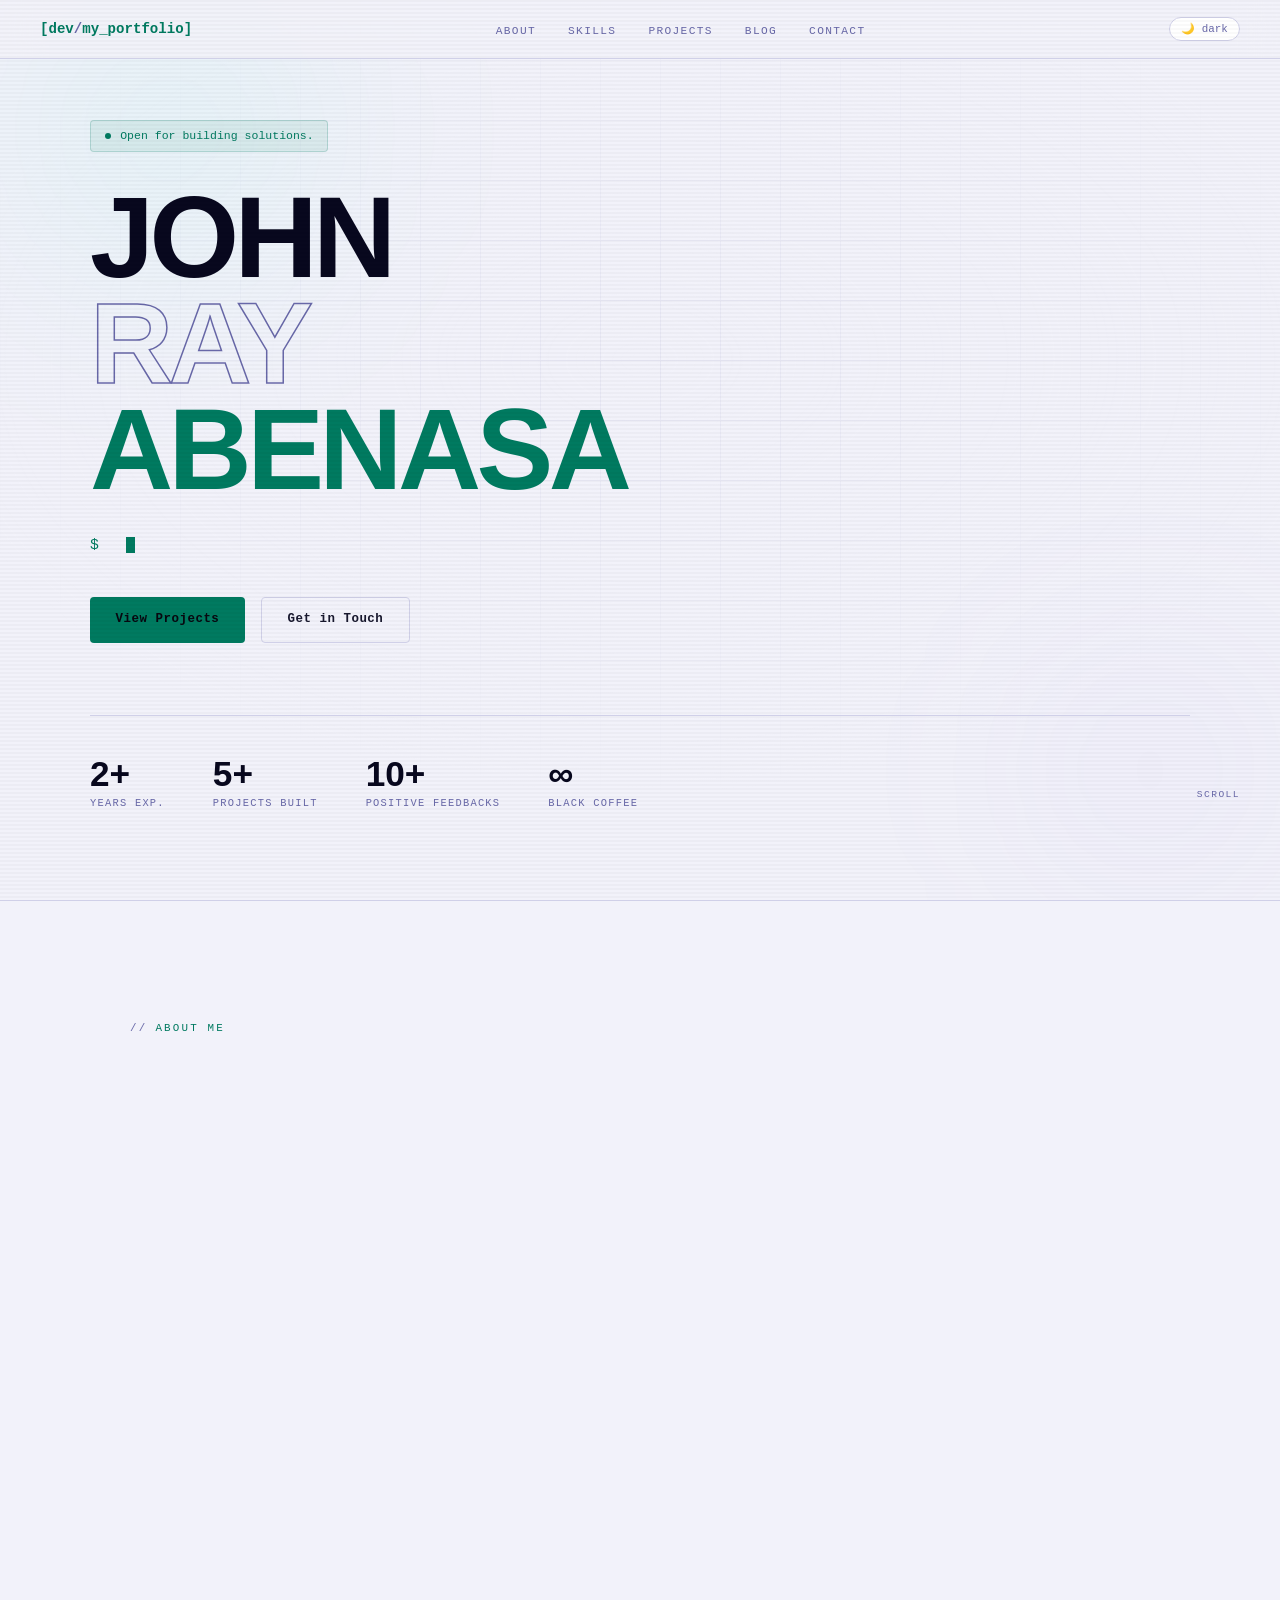
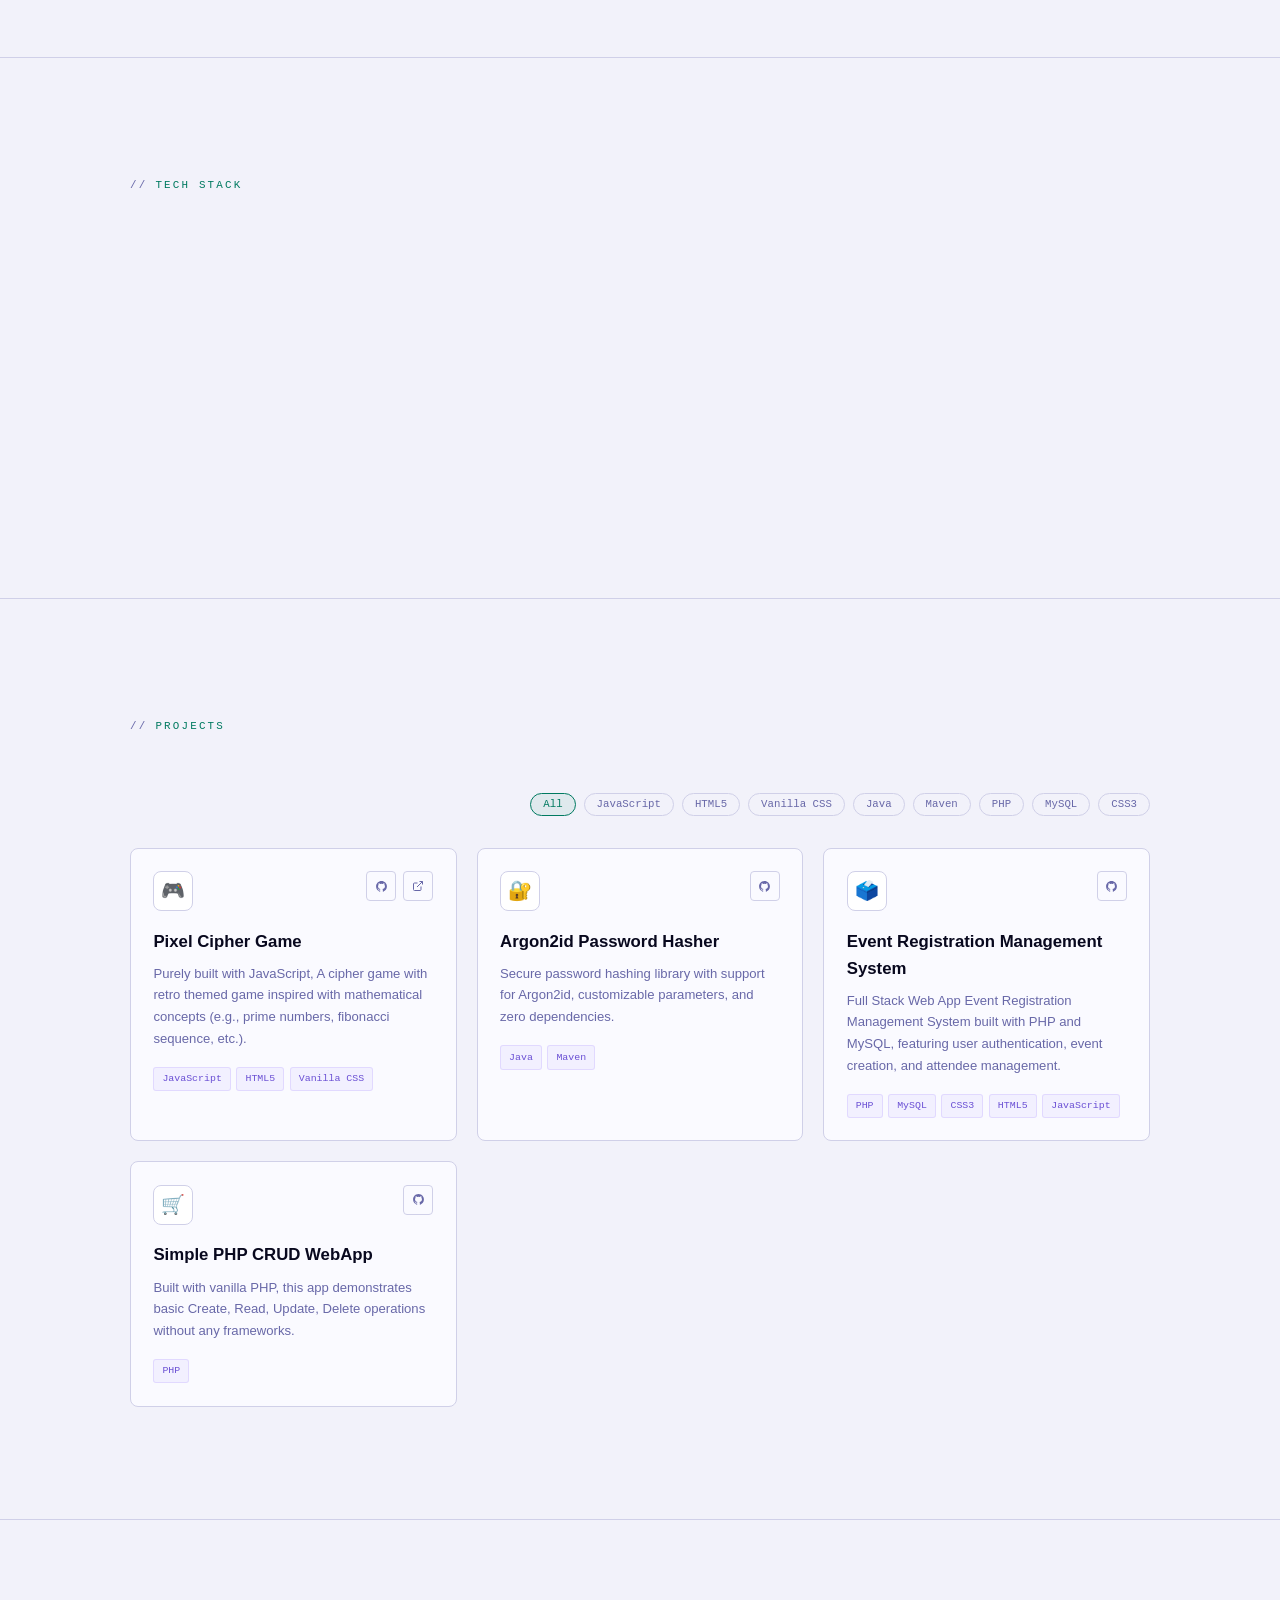
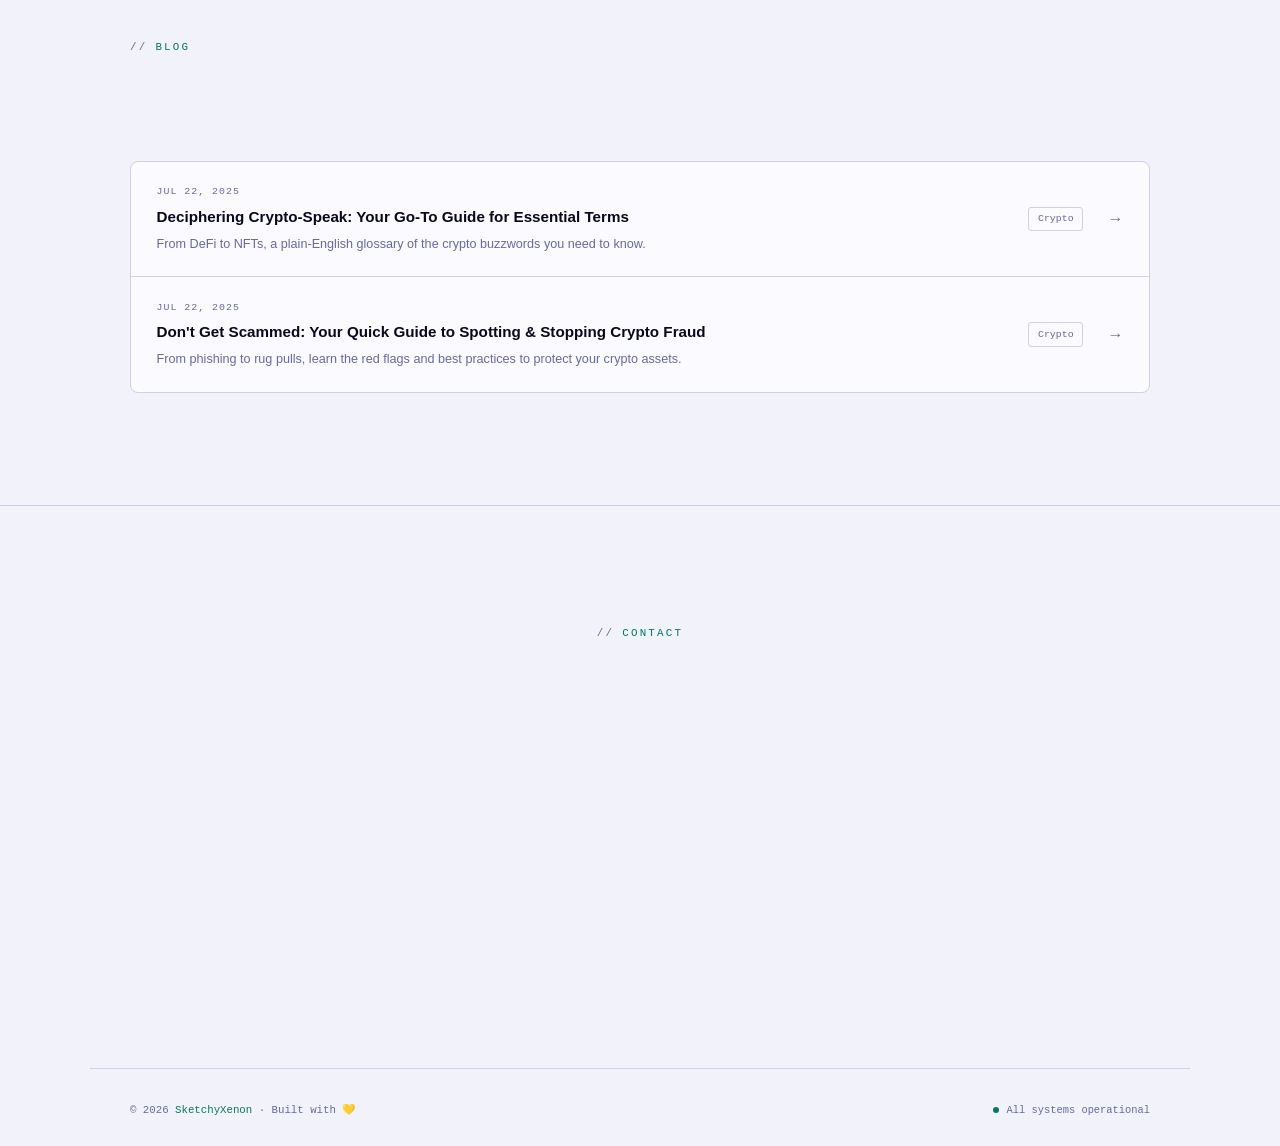
==== commit d0752148: "fixed errors" ====
--- a/index.html
+++ b/index.html
@@ -80,11 +80,11 @@
     <meta
       http-equiv="Content-Security-Policy"
       content="default-src 'self';
-                 script-src 'self' 'unsafe-inline';
-                 style-src 'self' 'unsafe-inline' https://fonts.googleapis.com;
-                 font-src https://fonts.gstatic.com;
-                 img-src 'self' data:;
-                 connect-src 'none';"
+               script-src 'self' 'sha256-cGL0ExLOCcxqfmwUFK5XApMNvNlLwfjpcCiAeuOrFlQ=';
+               style-src 'self' https://fonts.googleapis.com;
+               font-src https://fonts.gstatic.com;
+               img-src 'self' data:;
+               connect-src 'none';"
     />
 
     <script>
@@ -232,7 +232,7 @@
               </div>
             </div>
             <div
-              class="reveal d2"
+              class="div class= reveal d2 photo-col"
               style="display: flex; justify-content: flex-start"
             >
               <div class="photo-wrap">
@@ -353,9 +353,7 @@
       <section id="contact" aria-label="Contact">
         <div class="wrap">
           <div class="contact-inner">
-            <div class="section-label" style="justify-content: center">
-              Contact
-            </div>
+            <div class="section-label section-label--center">Contact</div>
             <h2 class="section-title reveal">Let's work together.</h2>
             <p class="contact-intro reveal d1">
               Whether you have a project in mind, a role to fill,<br />
@@ -365,7 +363,7 @@
               >loading...</a
             >
             <noscript>
-              <p style="font-family: monospace; color: var(--muted)">
+              <p class="noscript-email"></p>
                 Enable JavaScript to view email address.
               </p>
             </noscript>
--- a/css/base.css
+++ b/css/base.css
@@ -164,3 +164,14 @@
 .reveal.d3 {
   transition-delay: 0.3s;
 }
+.photo-col {
+  display: flex;
+  justify-content: flex-start;
+}
+.section-label--center {
+  justify-content: center;
+}
+.noscript-email {
+  font-family: var(--font-m);
+  color: var(--muted);
+}
